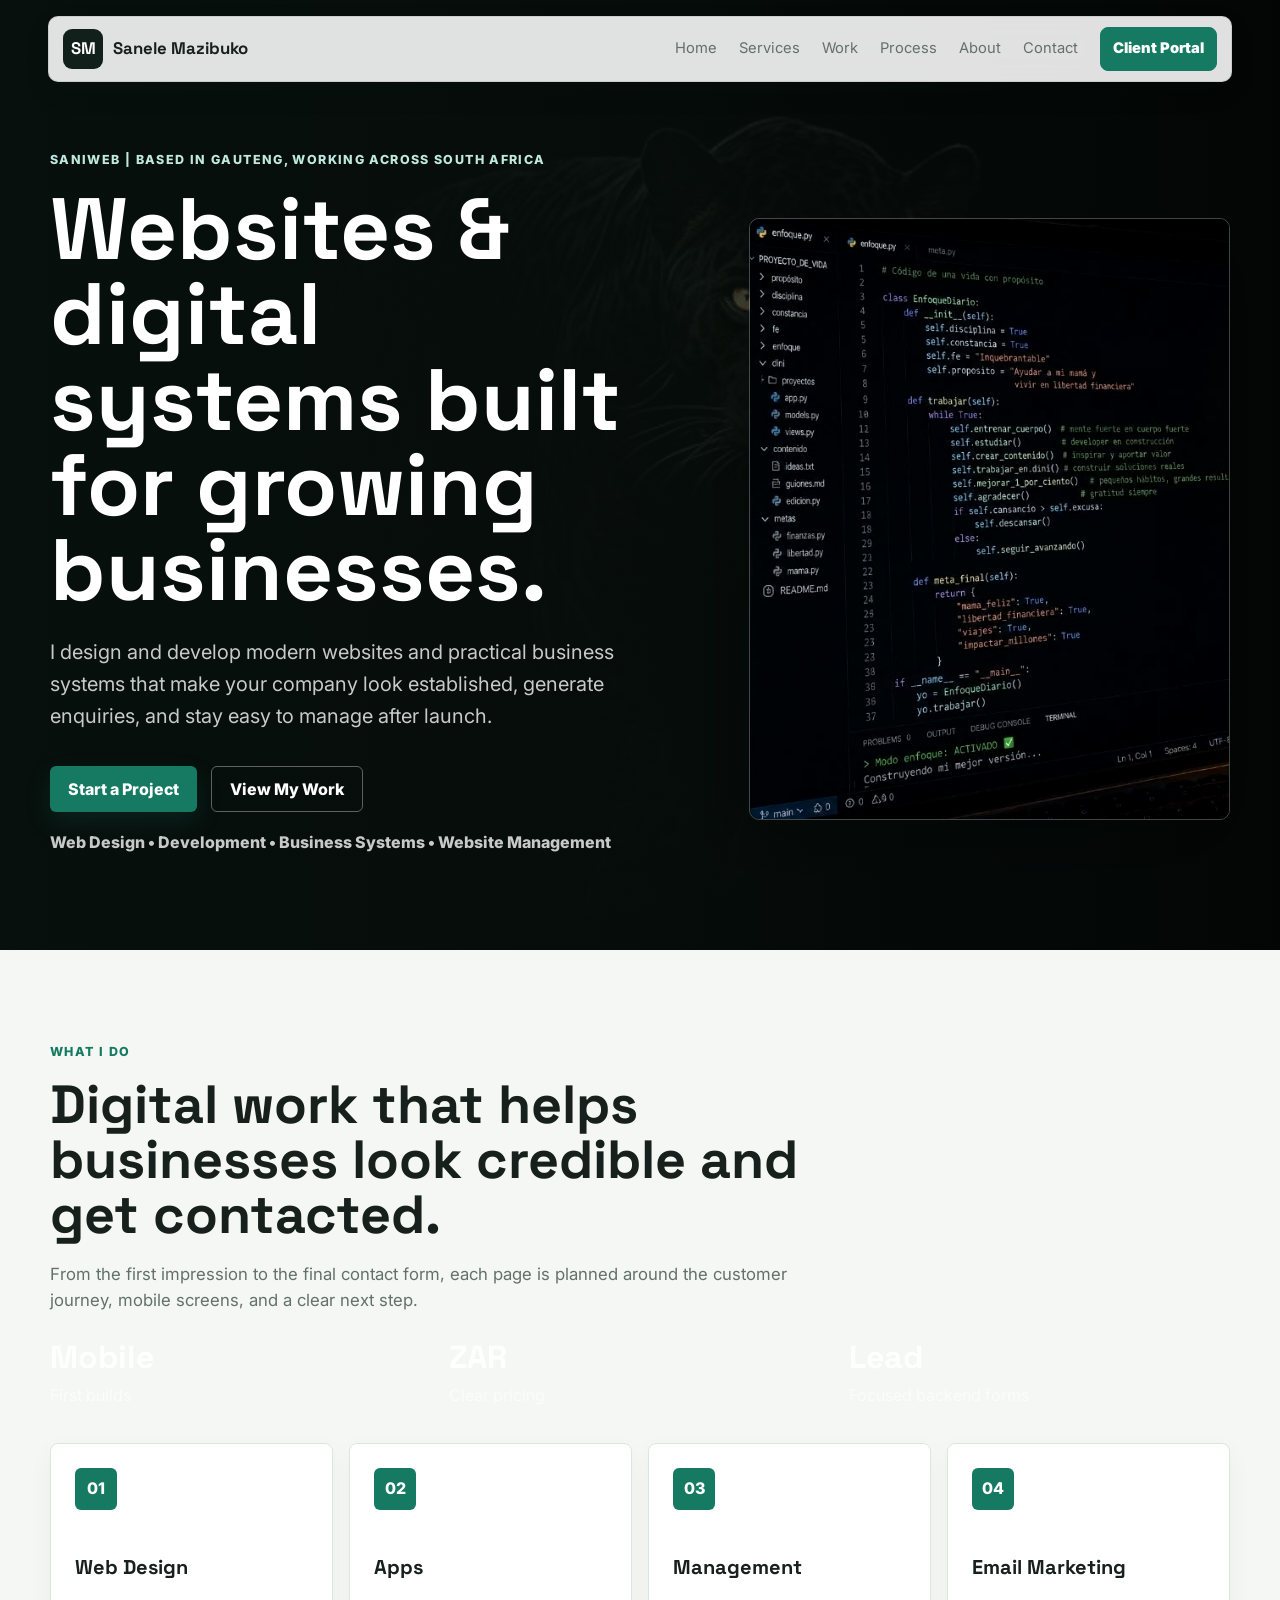
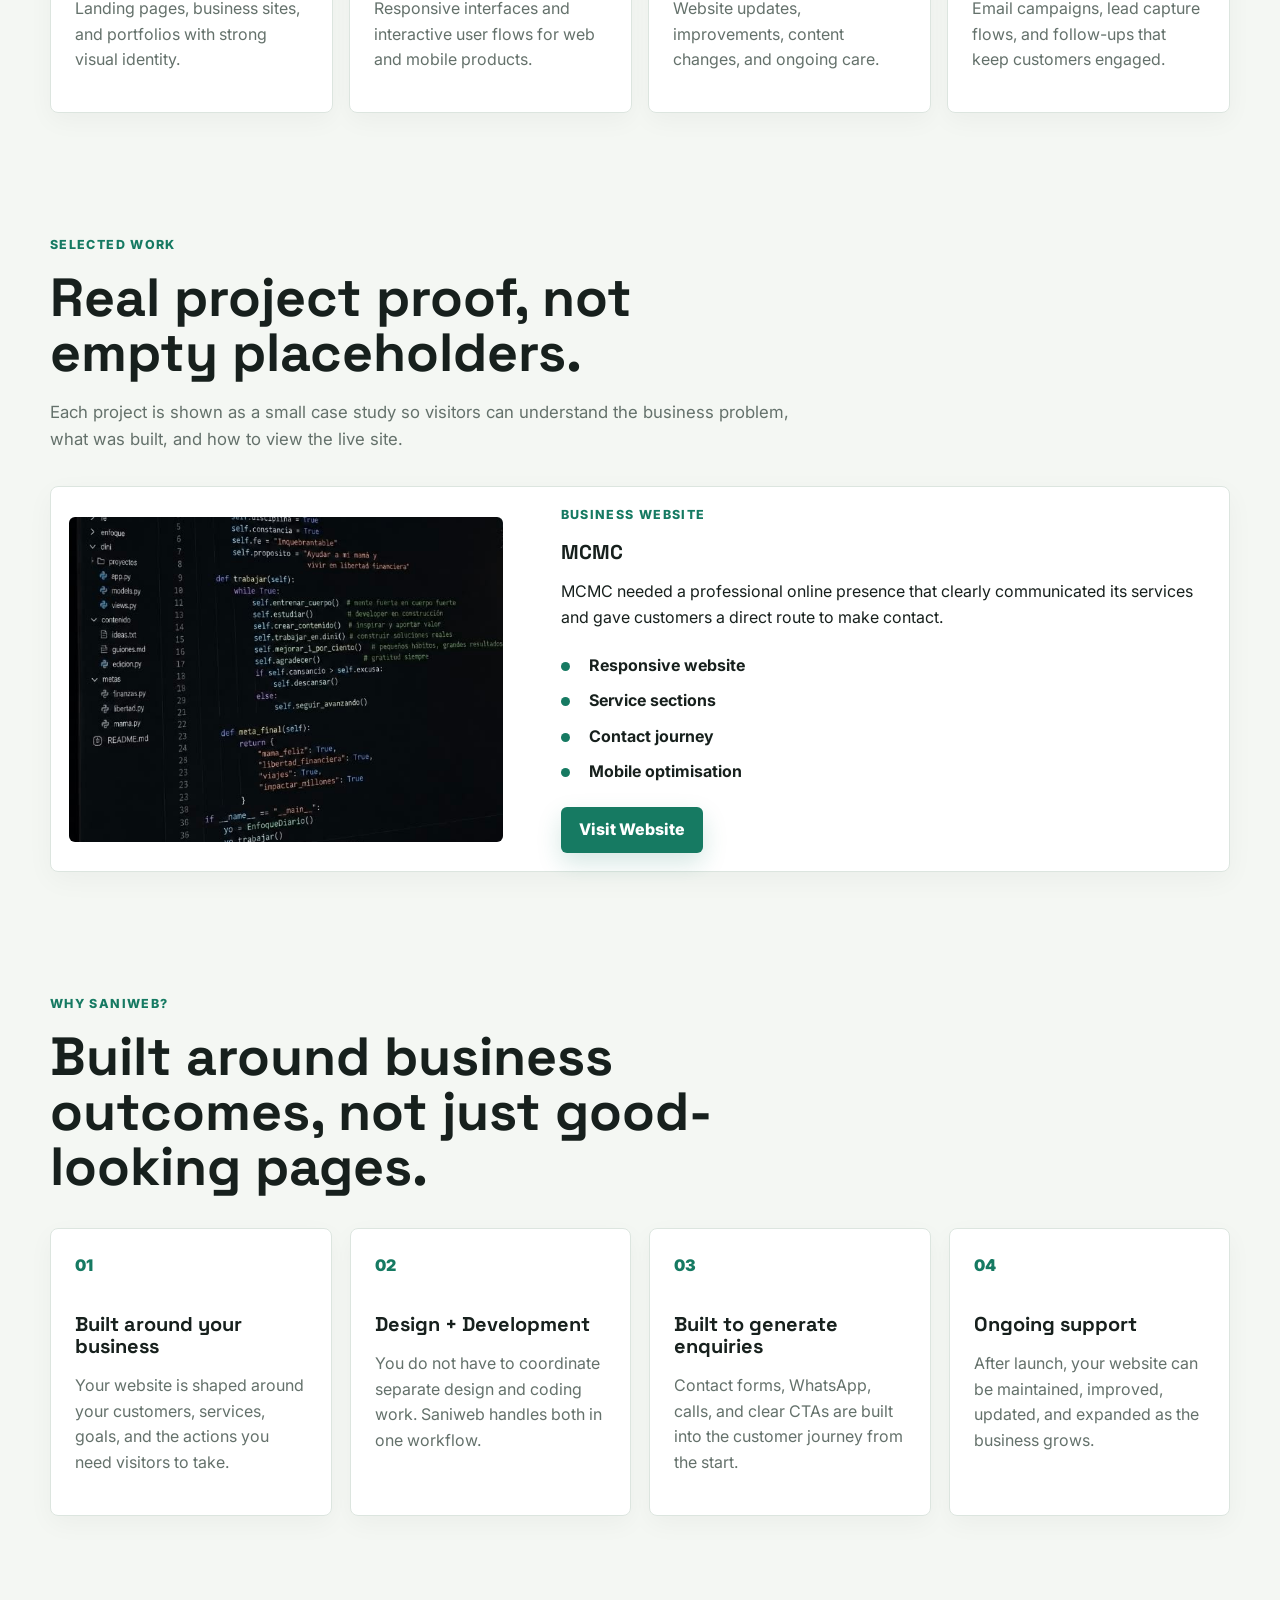
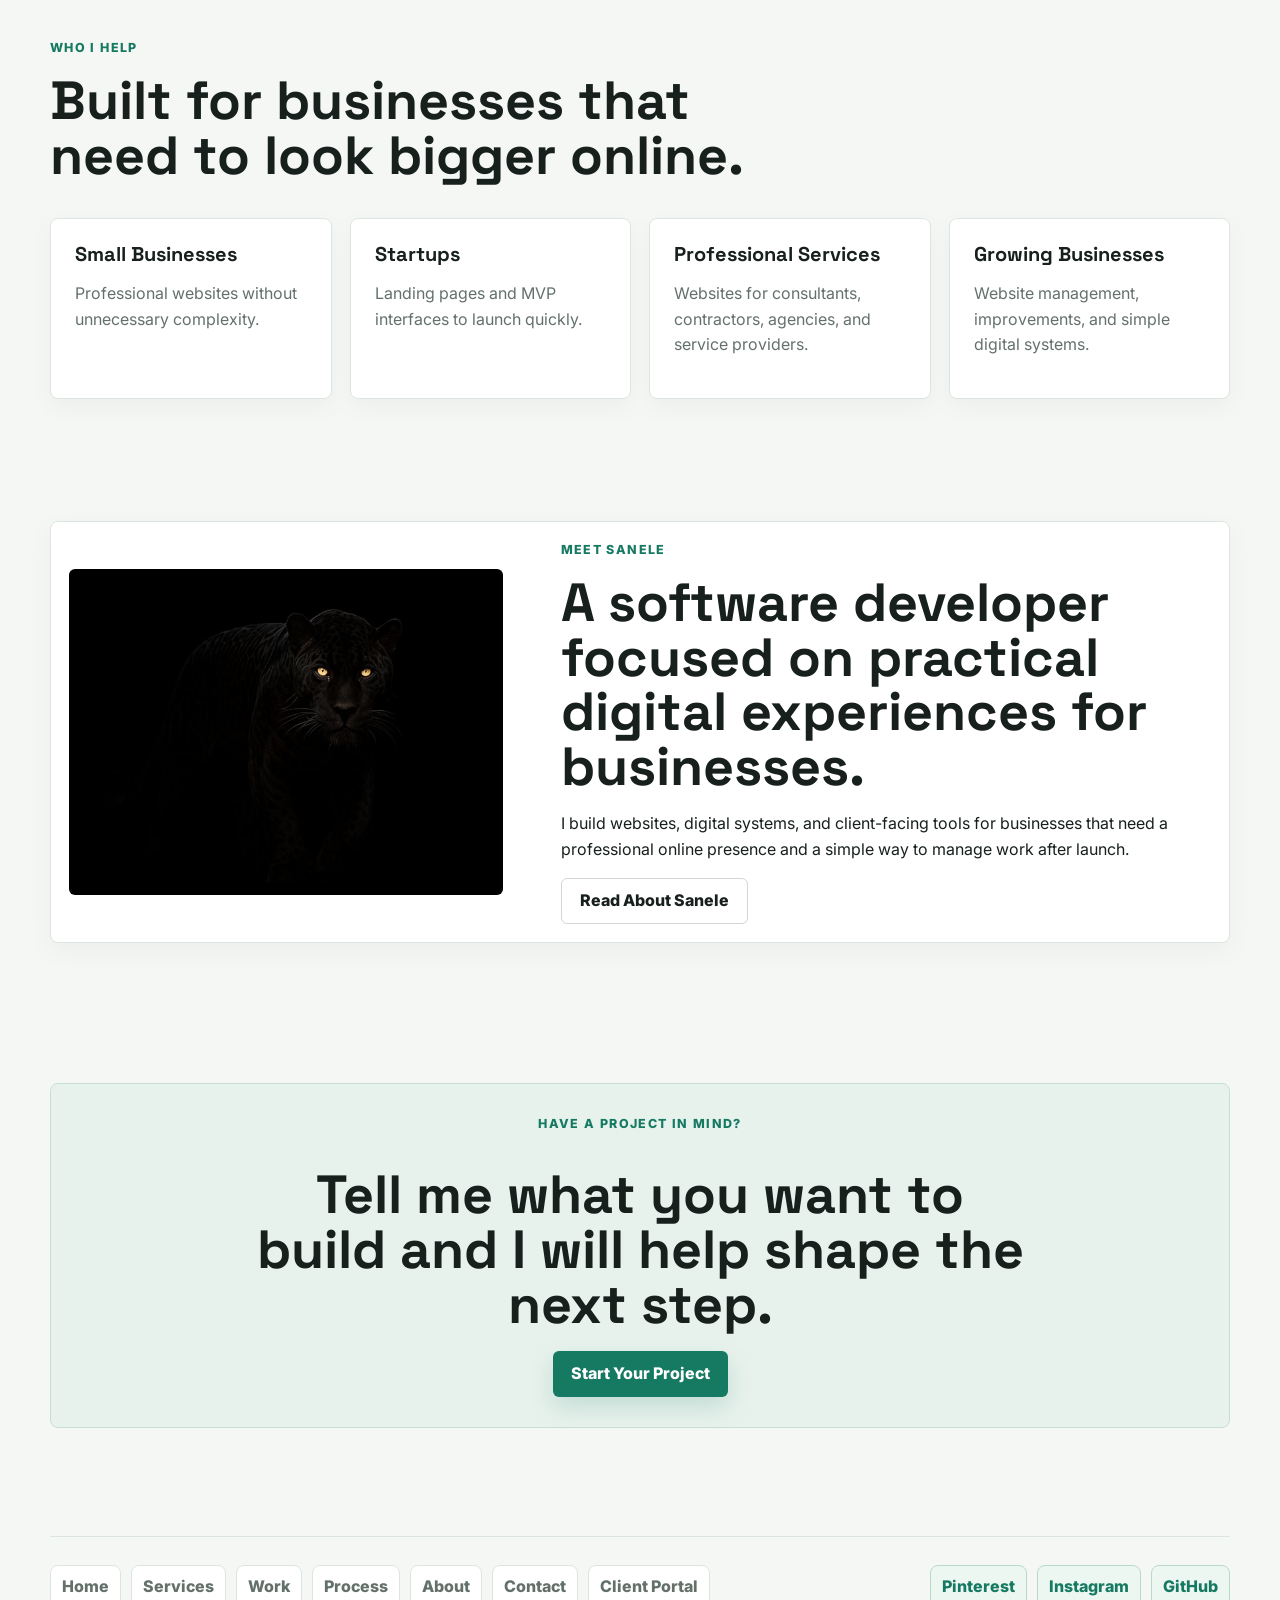
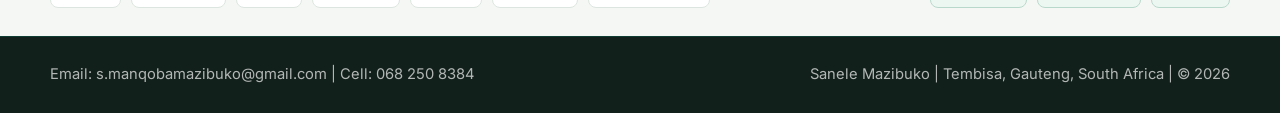
==== index.html @ ef124797 "Publish website to GitHub Pages" ====
<!DOCTYPE html>
<!-- Tell the browser this is a modern HTML document. -->
<html lang="en">
<!-- Start the website document and set the language. -->
<head>
  <!-- Support standard text characters. -->
  <meta charset="UTF-8" />
  <!-- Make the website responsive on all screen sizes. -->
  <meta name="viewport" content="width=device-width, initial-scale=1.0" />
  <!-- Describe the homepage for search engines. -->
  <meta name="description" content="Saniweb by Sanele Mazibuko builds websites and digital systems that help South African businesses grow." />
  <!-- Set the browser tab title. -->
  <title>Sanele Mazibuko | Websites & Digital Systems</title>
  <!-- Connect early to the Google Fonts service. -->
  <link rel="preconnect" href="https://fonts.googleapis.com" />
  <!-- Connect early to the Google Fonts asset host. -->
  <link rel="preconnect" href="https://fonts.gstatic.com" crossorigin />
  <!-- Load the website font pairing. -->
  <link href="https://fonts.googleapis.com/css2?family=Inter:wght@400;500;600;700;800&family=Space+Grotesk:wght@600;700&display=swap" rel="stylesheet" />
  <!-- Load the shared website styling. -->
  <link rel="stylesheet" href="styles.css" />
</head>
<!-- End the setup area. -->
<body>
  <!-- Add the animated pointer glow. -->
  <div class="cursor-glow" aria-hidden="true"></div>
  <!-- Keep the main navigation visible. -->
  <header class="site-header">
    <!-- Wrap the navigation items in one shell. -->
    <nav class="nav-shell" aria-label="Main navigation">
      <!-- Link the brand to the homepage. -->
      <a class="brand" href="index.html" aria-label="Sanele Mazibuko home"><span class="brand-mark">SM</span><span class="brand-name">Sanele Mazibuko</span></a>
      <!-- Place page links in a navigation group. -->
      <div class="nav-links">
        <!-- Open the homepage. -->
        <a href="index.html">Home</a>
        <!-- Open the services page. -->
        <a href="services.html">Services</a>
        <!-- Open the website links and portfolio page. -->
        <a href="work.html">Work</a>
        <!-- Open the process page. -->
        <a href="process.html">Process</a>
        <!-- Open the about page. -->
        <a href="about.html">About</a>
        <!-- Open the contact page. -->
        <a href="contact.html">Contact</a>
        <!-- Open the client work portal. -->
        <a class="nav-portal" href="login.html">Client Portal</a>
      </div>
    </nav>
  </header>
  <!-- Start the homepage content. -->
  <main>
    <!-- Create a bold home hero with the requested jaguar image. -->
    <section class="hero section-band">
      <!-- Use the jaguar image from the images folder as the background. -->
      <img class="hero-bg" src="images/Jaguar.jpg" alt="Jaguar background for Sanele Mazibuko" />
      <!-- Add a dark overlay for readable text and premium mood. -->
      <div class="hero-overlay" aria-hidden="true"></div>
      <!-- Create a two-column hero layout. -->
      <div class="hero-split section-wrap">
        <!-- Hold the main homepage message. -->
        <div class="hero-content reveal">
          <!-- Summarize the services in one line. -->
          <p class="eyebrow">Saniweb | Based in Gauteng, working across South Africa</p>
          <!-- Sell the outcome clearly without limiting the style. -->
          <h1>Websites & digital systems built for growing businesses.</h1>
          <!-- Explain the offer in shorter customer-focused language. -->
          <p class="hero-copy">I design and develop modern websites and practical business systems that make your company look established, generate enquiries, and stay easy to manage after launch.</p>
          <!-- Add the main homepage actions. -->
          <div class="hero-actions">
            <!-- Send visitors to the contact page. -->
            <a class="button primary" href="contact.html">Start a Project</a>
            <!-- Send visitors to the portfolio links page. -->
            <a class="button ghost" href="work.html">View My Work</a>
          </div>
          <!-- Add a compact trust line under the primary actions. -->
          <p class="trust-line">Web Design • Development • Business Systems • Website Management</p>
        </div>
        <!-- Add the requested code image beside the text. -->
        <div class="hero-visual reveal">
          <!-- Show the code image from the images folder. -->
          <img src="images/code.jpg" alt="Creative coding preview" />
        </div>
      </div>
    </section>
    <!-- Add a short homepage preview of the main services. -->
    <section class="services section-wrap">
      <!-- Introduce the service preview. -->
      <div class="section-heading reveal">
        <!-- Label the section. -->
        <p class="eyebrow dark">What I Do</p>
        <!-- Add the section headline. -->
        <h2>Digital work that helps businesses look credible and get contacted.</h2>
        <!-- Add supporting copy. -->
        <p>From the first impression to the final contact form, each page is planned around the customer journey, mobile screens, and a clear next step.</p>
      </div>
      <!-- Show compact trust points below the What I Do introduction. -->
      <div class="hero-metrics service-metrics reveal">
        <!-- Highlight launch quality. -->
        <article>
          <!-- Show the metric value. -->
          <strong>Mobile</strong>
          <!-- Explain the value. -->
          <span>First builds</span>
        </article>
        <!-- Highlight services. -->
        <article>
          <!-- Show the metric value. -->
          <strong>ZAR</strong>
          <!-- Explain the value. -->
          <span>Clear pricing</span>
        </article>
        <!-- Highlight support. -->
        <article>
          <!-- Show the metric value. -->
          <strong>Lead</strong>
          <!-- Explain the value. -->
          <span>Focused backend forms</span>
        </article>
      </div>
      <!-- Show a compact service preview grid. -->
      <div class="service-grid compact-grid">
        <!-- Preview website development. -->
        <article class="service-card reveal">
          <!-- Number the card. -->
          <span class="service-icon">01</span>
          <!-- Name the service. -->
          <h3>Web Design</h3>
          <!-- Describe the service. -->
          <p>Landing pages, business sites, and portfolios with strong visual identity.</p>
        </article>
        <!-- Preview app interfaces. -->
        <article class="service-card reveal">
          <!-- Number the card. -->
          <span class="service-icon">02</span>
          <!-- Name the service. -->
          <h3>Apps</h3>
          <!-- Describe the service. -->
          <p>Responsive interfaces and interactive user flows for web and mobile products.</p>
        </article>
        <!-- Preview management. -->
        <article class="service-card reveal">
          <!-- Number the card. -->
          <span class="service-icon">03</span>
          <!-- Name the service. -->
          <h3>Management</h3>
          <!-- Describe the service. -->
          <p>Website updates, improvements, content changes, and ongoing care.</p>
        </article>
        <!-- Preview email marketing. -->
        <article class="service-card reveal">
          <!-- Number the card. -->
          <span class="service-icon">04</span>
          <!-- Name the service. -->
          <h3>Email Marketing</h3>
          <!-- Describe the service. -->
          <p>Email campaigns, lead capture flows, and follow-ups that keep customers engaged.</p>
        </article>
      </div>
    </section>
    <!-- Show selected proof without forcing visitors away from the homepage. -->
    <section class="selected-work section-wrap no-top">
      <!-- Introduce selected work. -->
      <div class="section-heading reveal">
        <p class="eyebrow dark">Selected Work</p>
        <h2>Real project proof, not empty placeholders.</h2>
        <p>Each project is shown as a small case study so visitors can understand the business problem, what was built, and how to view the live site.</p>
      </div>
      <!-- Add a compact featured case study. -->
      <article class="case-card reveal">
        <img src="images/code.jpg" alt="MCMC website build preview" />
        <div>
          <p class="eyebrow dark">Business Website</p>
          <h3>MCMC</h3>
          <p>MCMC needed a professional online presence that clearly communicated its services and gave customers a direct route to make contact.</p>
          <ul class="feature-list">
            <li>Responsive website</li>
            <li>Service sections</li>
            <li>Contact journey</li>
            <li>Mobile optimisation</li>
          </ul>
          <a class="button primary" href="https://mcmc.co.za" target="_blank" rel="noopener">Visit Website</a>
        </div>
      </article>
    </section>
    <!-- Explain why clients should choose the business. -->
    <section class="why-section section-wrap no-top">
      <div class="section-heading reveal">
        <p class="eyebrow dark">Why Saniweb?</p>
        <h2>Built around business outcomes, not just good-looking pages.</h2>
      </div>
      <div class="reason-grid">
        <article class="reason-card reveal"><span>01</span><h3>Built around your business</h3><p>Your website is shaped around your customers, services, goals, and the actions you need visitors to take.</p></article>
        <article class="reason-card reveal"><span>02</span><h3>Design + Development</h3><p>You do not have to coordinate separate design and coding work. Saniweb handles both in one workflow.</p></article>
        <article class="reason-card reveal"><span>03</span><h3>Built to generate enquiries</h3><p>Contact forms, WhatsApp, calls, and clear CTAs are built into the customer journey from the start.</p></article>
        <article class="reason-card reveal"><span>04</span><h3>Ongoing support</h3><p>After launch, your website can be maintained, improved, updated, and expanded as the business grows.</p></article>
      </div>
    </section>
    <!-- Show the audiences this service fits. -->
    <section class="who-section section-wrap no-top">
      <div class="section-heading reveal">
        <p class="eyebrow dark">Who I Help</p>
        <h2>Built for businesses that need to look bigger online.</h2>
      </div>
      <div class="help-grid">
        <article class="help-card reveal"><h3>Small Businesses</h3><p>Professional websites without unnecessary complexity.</p></article>
        <article class="help-card reveal"><h3>Startups</h3><p>Landing pages and MVP interfaces to launch quickly.</p></article>
        <article class="help-card reveal"><h3>Professional Services</h3><p>Websites for consultants, contractors, agencies, and service providers.</p></article>
        <article class="help-card reveal"><h3>Growing Businesses</h3><p>Website management, improvements, and simple digital systems.</p></article>
      </div>
    </section>
    <!-- Add a personal trust section. -->
    <section class="about-preview section-wrap no-top">
      <div class="about-layout reveal">
        <img src="images/Jaguar.jpg" alt="Saniweb brand visual" />
        <div>
          <p class="eyebrow dark">Meet Sanele</p>
          <h2>A software developer focused on practical digital experiences for businesses.</h2>
          <p>I build websites, digital systems, and client-facing tools for businesses that need a professional online presence and a simple way to manage work after launch.</p>
          <a class="button ghost" href="about.html">Read About Sanele</a>
        </div>
      </div>
    </section>
    <!-- Add a final homepage conversion prompt. -->
    <section class="final-cta section-wrap">
      <div class="final-cta-panel reveal">
        <p class="eyebrow dark">Have a project in mind?</p>
        <h2>Tell me what you want to build and I will help shape the next step.</h2>
        <a class="button primary" href="contact.html">Start Your Project</a>
      </div>
    </section>
  </main>
  <!-- Add shortcut and social links above the footer. -->
  <section class="pre-footer section-wrap">
    <!-- Add quick page shortcuts. -->
    <div class="shortcut-links" aria-label="Shortcut links">
      <!-- Link to the homepage. -->
      <a href="index.html">Home</a>
      <!-- Link to the services page. -->
      <a href="services.html">Services</a>
      <!-- Link to the work page. -->
      <a href="work.html">Work</a>
      <!-- Link to the process page. -->
      <a href="process.html">Process</a>
      <a href="about.html">About</a>
      <!-- Link to the contact page. -->
      <a href="contact.html">Contact</a>
      <!-- Link to the login page. -->
      <a href="login.html">Client Portal</a>
    </div>
    <!-- Add real social links. -->
    <div class="social-links" aria-label="Social links">
      <a href="https://pin.it/64vM7cFOm" target="_blank" rel="noopener">Pinterest</a>
      <a href="https://www.instagram.com/might.be.sani?stkn=MWJxbGgycHRqeTBucQ==" target="_blank" rel="noopener">Instagram</a>
      <a href="https://github.com/Manqoba275" target="_blank" rel="noopener">GitHub</a>
    </div>
  </section>
  <!-- Add the shared website footer. -->
  <footer class="site-footer">
    <!-- Keep footer content aligned. -->
    <div class="footer-shell">
      <!-- Show requested contact information. -->
      <p>Email: s.manqobamazibuko@gmail.com | Cell: 068 250 8384</p>
      <!-- Show requested location and copyright. -->
      <p>Sanele Mazibuko | Tembisa, Gauteng, South Africa | &copy; 2026</p>
    </div>
  </footer>
  <!-- Load shared website interactivity. -->
  <script src="script.js"></script>
</body>
<!-- End the document. -->
</html>
---- styles.css ----
/* Use border-box sizing so spacing is easier to reason about. */
* { box-sizing: border-box; }
/* Define the main design tokens used across the website. */
:root {
  --ink: #f4f7f6;
  --muted: #a5b0ad;
  --paper: #070908;
  --white: #ffffff;
  --line: rgba(255, 255, 255, 0.14);
  --accent: #00e0c7;
  --accent-2: #ff5a3d;
  --deep: #050706;
  --panel: #101413;
  --panel-2: #161c1a;
  --shadow: 0 24px 70px rgba(0, 0, 0, 0.42);
}
/* Smooth scroll creates a polished section-jump experience. */
html { scroll-behavior: smooth; }
/* Style the full page with a premium neutral base. */
body {
  margin: 0;
  color: var(--ink);
  background:
    radial-gradient(circle at 20% 10%, rgba(0, 224, 199, 0.12), transparent 28%),
    radial-gradient(circle at 82% 36%, rgba(255, 90, 61, 0.08), transparent 26%),
    var(--paper);
  font-family: "Inter", Arial, sans-serif;
  line-height: 1.6;
}
/* Make images responsive by default. */
img { max-width: 100%; display: block; }
/* Keep links visually clean and inherit nearby color. */
a { color: inherit; text-decoration: none; }
/* Add an animated glow that follows the pointer. */
.cursor-glow {
  position: fixed;
  width: 80px;
  height: 80px;
  left: var(--cursor-x, 50%);
  top: var(--cursor-y, 50%);
  transform: translate(-50%, -50%);
  pointer-events: none;
  background: radial-gradient(circle, rgba(0, 224, 199, 0.07), transparent 68%);
  z-index: 1;
  transition: opacity 0.8s ease;
}
/* Keep the header fixed so customers can contact quickly. */
.site-header {
  position: fixed;
  top: 0;
  left: 0;
  right: 0;
  z-index: 10;
  padding: 18px clamp(16px, 4vw, 48px);
}
/* Create a glassy navigation shell. */
.nav-shell {
  max-width: 1180px;
  margin: 0 auto;
  display: flex;
  align-items: center;
  justify-content: space-between;
  gap: 24px;
  padding: 12px 14px;
  border: 1px solid rgba(255, 255, 255, 0.08);
  border-radius: 8px;
  color: var(--white);
  background: rgba(5, 7, 6, 0.42);
  box-shadow: 0 18px 60px rgba(0, 0, 0, 0.18);
  backdrop-filter: blur(18px);
}
/* Align the logo and brand name. */
.brand {
  display: inline-flex;
  align-items: center;
  gap: 10px;
  font-family: "Space Grotesk", sans-serif;
  font-size: 1.05rem;
  font-weight: 700;
  letter-spacing: 0;
}
/* Turn the initials into a compact animated name mark. */
.brand-mark {
  display: inline-grid;
  place-items: center;
  width: 42px;
  height: 42px;
  border-radius: 8px;
  color: var(--deep);
  background: linear-gradient(135deg, var(--accent), #f7fff9 52%, var(--accent-2));
  box-shadow: 0 0 34px rgba(0, 224, 199, 0.26);
  animation: markPulse 4.8s ease-in-out infinite;
}
/* Keep the typed name prominent without needing a logo image. */
.brand-name {
  max-width: 220px;
  line-height: 1.05;
}
/* Arrange navigation links horizontally. */
.nav-links {
  display: flex;
  align-items: center;
  gap: clamp(10px, 1.8vw, 22px);
  color: rgba(255, 255, 255, 0.82);
  font-size: 0.92rem;
}
/* Animate navigation links on hover. */
.nav-links a {
  position: relative;
  padding: 8px 0;
  transition: color 0.75s ease, transform 0.75s ease;
}
/* Draw a smooth hover line under header links. */
.nav-links a::after {
  content: "";
  position: absolute;
  left: 0;
  right: 0;
  bottom: 0;
  height: 2px;
  background: var(--accent);
  transform: scaleX(0);
  transform-origin: left;
  transition: transform 0.75s ease;
}
/* Lift and brighten links when hovered. */
.nav-links a:hover {
  color: #9ffbf0;
  transform: translateY(-2px);
}
/* Reveal the hover line under header links. */
.nav-links a:hover::after {
  transform: scaleX(1);
}
/* Make the client portal secondary but easy to find. */
.nav-links .nav-portal {
  padding: 9px 12px;
  border: 1px solid rgba(0, 224, 199, 0.34);
  border-radius: 8px;
  color: var(--deep);
  background: var(--accent);
  font-weight: 900;
}
.nav-links .nav-portal::after { display: none; }
.nav-links .nav-portal:hover {
  color: var(--deep);
  background: #d7fff9;
}
/* Style the small header call to action. */
.nav-cta {
  padding: 10px 14px;
  border-radius: 32px;
  color: var(--deep);
  background: var(--accent);
  font-weight: 700;
  transition: transform 0.75s ease, background 0.75s ease;
}
/* Add button movement on hover. */
.nav-cta:hover {
  transform: translateY(-2px);
  background: #d7fff9;
}
/* Define full-width bands used by hero and contact areas. */
.section-band {
  position: relative;
  overflow: hidden;
}
/* Define the default inner page width. */
.section-wrap {
  width: min(1180px, calc(100% - 32px));
  margin: 0 auto;
}
/* Build a strong first viewport hero. */
.hero {
  min-height: 94vh;
  display: grid;
  align-items: end;
  padding: 150px clamp(16px, 4vw, 48px) 38px;
  color: var(--white);
}
/* Split the home hero into text and image columns. */
.hero-split {
  position: relative;
  z-index: 2;
  display: grid;
  grid-template-columns: minmax(0, 0.95fr) minmax(280px, 0.72fr);
  gap: clamp(28px, 5vw, 76px);
  align-items: center;
  width: min(1180px, 100%);
  margin: 0 auto;
}
/* Position the background image behind hero content. */
.hero-bg {
  position: absolute;
  inset: 0;
  width: 100%;
  height: 100%;
  object-fit: cover;
  z-index: 0;
  transition: filter 1.4s ease, transform 1.4s ease;
}
/* Blur the hero background slightly after the visitor starts scrolling. */
body.is-scrolled .hero-bg {
  filter: blur(8px) brightness(0.82);
  transform: scale(1.04);
}
/* Create hero contrast with layered darkness. */
.hero-overlay {
  position: absolute;
  inset: 0;
  background:
    linear-gradient(90deg, rgba(3, 5, 5, 0.94), rgba(3, 5, 5, 0.7), rgba(3, 5, 5, 0.9)),
    linear-gradient(180deg, rgba(0, 224, 199, 0.12), rgba(255, 90, 61, 0.06));
  z-index: 0;
}
/* Position hero content above the background. */
.hero-content {
  position: relative;
  z-index: 2;
  width: min(760px, 100%);
  margin: 0;
  padding-bottom: 32px;
  animation: slideInText 1.4s ease both;
}
/* Style the image placed beside the homepage text. */
.hero-visual {
  position: relative;
  z-index: 2;
  align-self: center;
}
/* Frame the code image with a polished dark treatment. */
.hero-visual img {
  width: 100%;
  aspect-ratio: 4 / 5;
  object-fit: cover;
  border: 0;
  border-radius: 32px;
  box-shadow: var(--shadow);
  filter: saturate(1.05) contrast(1.08);
  animation: imageDrift 9s ease-in-out infinite;
  transition: transform 0.9s ease, filter 0.9s ease, border-color 0.9s ease;
}
/* Make the homepage image respond when hovered. */
.hero-visual:hover img {
  animation: none;
  border-color: rgba(0, 224, 199, 0.54);
  filter: saturate(1.18) contrast(1.12);
  transform: translateY(-8px) scale(1.02);
}
/* Add a small floating badge over the homepage image. */
.hero-visual-badge {
  position: absolute;
  left: 18px;
  bottom: 18px;
  max-width: calc(100% - 36px);
  padding: 10px 12px;
  border: 1px solid rgba(0, 224, 199, 0.32);
  border-radius: 8px;
  color: var(--deep);
  background: linear-gradient(135deg, var(--accent), #b8fff5);
  font-weight: 800;
  box-shadow: 0 14px 38px rgba(0, 0, 0, 0.28);
}
/* Style section labels. */
.eyebrow {
  margin: 0 0 16px;
  color: #9ffbf0;
  font-weight: 800;
  letter-spacing: 0;
  text-transform: uppercase;
  font-size: 0.78rem;
}
/* Make dark-section labels fit light backgrounds. */
.eyebrow.dark { color: var(--accent); }
/* Style the main hero heading. */
h1 {
  margin: 0;
  max-width: 980px;
  font-family: "Space Grotesk", sans-serif;
  font-size: clamp(3rem, 7vw, 6.2rem);
  line-height: 0.94;
  letter-spacing: 0;
}
/* Style standard section headings. */
h2 {
  margin: 0;
  font-family: "Space Grotesk", sans-serif;
  font-size: clamp(2.15rem, 5vw, 4.2rem);
  line-height: 1;
  letter-spacing: 0;
}
/* Style inner-page hero sections. */
.page-hero {
  padding: 164px 0 56px;
}
/* Keep page hero text readable. */
.page-hero h1 {
  max-width: 980px;
  font-size: clamp(2.7rem, 7vw, 6rem);
}
/* Make inner-page hero copy fit the dark theme. */
.page-hero .hero-copy {
  color: var(--muted);
}
/* Remove top padding when a section follows a page hero. */
.no-top {
  padding-top: 30px;
}
/* Add breathing room for full-width inner page bands. */
.page-band {
  padding-top: 78px;
}
/* Style smaller card headings. */
h3 {
  margin: 0;
  font-family: "Space Grotesk", sans-serif;
  font-size: 1.35rem;
  line-height: 1.1;
}
/* Style hero supporting text. */
.hero-copy {
  max-width: 720px;
  margin: 24px 0 0;
  color: rgba(255, 255, 255, 0.82);
  font-size: clamp(1rem, 2vw, 1.25rem);
}
/* Arrange hero buttons. */
.hero-actions {
  display: flex;
  flex-wrap: wrap;
  gap: 14px;
  margin-top: 34px;
}
/* Keep the homepage trust line close to the action buttons. */
.trust-line {
  margin: 18px 0 0;
  color: rgba(255, 255, 255, 0.78);
  font-weight: 800;
}
/* Create a reusable button style. */
.button {
  display: inline-flex;
  align-items: center;
  justify-content: center;
  min-height: 48px;
  padding: 0 20px;
  border: 0;
  border-radius: 8px;
  font: inherit;
  font-weight: 800;
  cursor: pointer;
  transition: transform 0.75s ease, box-shadow 0.75s ease, background 0.75s ease;
}
/* Style the main action button. */
.button.primary {
  color: var(--deep);
  background: linear-gradient(135deg, var(--accent), #b8fff5);
  box-shadow: 0 16px 44px rgba(0, 224, 199, 0.28);
  position: relative;
  overflow: hidden;
}
/* Add a subtle shine across primary buttons. */
.button.primary::after {
  content: "";
  position: absolute;
  inset: 0;
  background: linear-gradient(110deg, transparent 20%, rgba(255, 255, 255, 0.62), transparent 56%);
  transform: translateX(-120%);
  transition: transform 0.9s ease;
}
.button.primary:hover::after { transform: translateX(120%); }
/* Style secondary transparent buttons. */
.button.ghost {
  color: var(--white);
  border: 1px solid rgba(0, 224, 199, 0.32);
  background: rgba(0, 224, 199, 0.08);
}
/* Lift buttons when hovered. */
.button:hover {
  transform: translateY(-3px);
  box-shadow: 0 20px 50px rgba(17, 19, 21, 0.22);
}
/* Layout hero metrics in a glass strip. */
.hero-metrics {
  position: relative;
  z-index: 2;
  width: min(1180px, 100%);
  margin: 0 auto;
  display: grid;
  grid-template-columns: repeat(3, 1fr);
  gap: 18px;
}
/* Space the moved homepage metrics below the What I Do copy. */
.service-metrics {
  margin: -16px 0 34px;
}
/* Space each metric cell. */
.hero-metrics article {
  padding: 0;
  border-right: 0;
}
/* Remove the final right border. */
.hero-metrics article:last-child { border-right: 0; }
/* Make metric values stand out. */
.hero-metrics strong {
  display: block;
  font-family: "Space Grotesk", sans-serif;
  font-size: 2rem;
}
/* Style metric captions. */
.hero-metrics span {
  color: rgba(255, 255, 255, 0.74);
}
/* Add generous spacing to service and process sections. */
.services,
.process {
  padding: 108px 0;
}
/* Keep intro text readable. */
.section-heading {
  max-width: 760px;
  margin-bottom: 42px;
}
/* Style section intro paragraphs. */
.section-heading p:last-child {
  margin: 18px 0 0;
  color: var(--muted);
  font-size: 1.05rem;
}
/* Build the responsive services grid. */
.service-grid {
  display: grid;
  grid-template-columns: repeat(4, 1fr);
  gap: 18px;
}
/* Limit compact homepage cards to three columns. */
.compact-grid {
  grid-template-columns: repeat(4, 1fr);
}
/* Style individual service cards. */
.service-card {
  position: relative;
  overflow: hidden;
  min-height: 310px;
  padding: 28px;
  border: 1px solid var(--line);
  border-radius: 8px;
  background: linear-gradient(180deg, rgba(22, 28, 26, 0.96), rgba(10, 14, 13, 0.96));
  box-shadow: 0 12px 40px rgba(0, 0, 0, 0.24);
  transition: transform 0.9s ease, box-shadow 0.9s ease, border-color 0.9s ease, opacity 0.9s ease;
}
/* Add a premium moving edge glow to service cards. */
.service-card::before,
.project-card::before,
.portal-card::before,
.contact-form::before,
.admin-panel::before,
.email-marketing-panel::before {
  content: "";
  position: absolute;
  inset: -1px;
  border-radius: inherit;
  background: linear-gradient(135deg, rgba(0, 224, 199, 0.38), transparent 34%, rgba(255, 90, 61, 0.22));
  opacity: 0;
  pointer-events: none;
  transition: opacity 0.8s ease;
}
.service-card:hover::before,
.project-card:hover::before,
.portal-card:hover::before,
.contact-form:hover::before,
.admin-panel:hover::before,
.email-marketing-panel:hover::before {
  opacity: 1;
}
/* Lift service cards on hover. */
.service-card:hover {
  transform: translateY(-8px);
  border-color: rgba(0, 224, 199, 0.45);
  box-shadow: var(--shadow);
}
/* Shrink homepage service cards when another card is being hovered. */
.compact-grid:has(.service-card:hover) .service-card {
  opacity: 0.58;
  transform: scale(0.92);
}
/* Expand the active homepage service card above the others. */
.compact-grid:has(.service-card:hover) .service-card:hover {
  position: relative;
  z-index: 3;
  opacity: 1;
  transform: translateY(-10px) scale(1.08);
  border-color: rgba(0, 224, 199, 0.56);
  box-shadow: var(--shadow);
}
/* Style numeric service icons. */
.service-icon {
  display: inline-flex;
  align-items: center;
  justify-content: center;
  width: 46px;
  height: 46px;
  margin-bottom: 52px;
  border-radius: 8px;
  color: var(--deep);
  background: var(--accent);
  font-weight: 800;
}
/* Style service descriptions. */
.service-card p {
  margin: 18px 0 0;
  color: var(--muted);
}
/* Shared grids for business proof sections. */
.selected-work,
.why-section,
.who-section,
.about-preview,
.about-detail {
  padding-bottom: 108px;
}
/* Build case-study and about layouts. */
.case-card,
.about-layout {
  display: grid;
  grid-template-columns: minmax(280px, 0.8fr) minmax(0, 1.2fr);
  gap: clamp(24px, 5vw, 58px);
  align-items: center;
  padding: 26px;
  border: 1px solid rgba(0, 224, 199, 0.16);
  border-radius: 8px;
  background: linear-gradient(145deg, rgba(22, 28, 26, 0.96), rgba(9, 12, 11, 0.98));
  box-shadow: var(--shadow);
}
.case-card img,
.about-layout img {
  width: 100%;
  aspect-ratio: 4 / 3;
  object-fit: cover;
  border-radius: 8px;
}
/* Keep feature lists clean and easy to scan. */
.feature-list {
  list-style: none;
  display: grid;
  gap: 10px;
  margin: 22px 0;
  padding: 0;
}
.feature-list li {
  position: relative;
  padding-left: 28px;
  color: var(--ink);
  font-weight: 700;
}
.feature-list li::before {
  content: "";
  position: absolute;
  left: 0;
  top: 9px;
  width: 12px;
  height: 12px;
  border-radius: 4px;
  background: var(--accent);
  box-shadow: 0 0 18px rgba(0, 224, 199, 0.24);
}
/* Layout reasons and audience cards. */
.reason-grid,
.help-grid {
  display: grid;
  grid-template-columns: repeat(4, minmax(0, 1fr));
  gap: 18px;
}
.reason-card,
.help-card,
.package-card {
  position: relative;
  overflow: hidden;
  padding: 26px;
  border: 1px solid var(--line);
  border-radius: 8px;
  background: linear-gradient(180deg, rgba(22, 28, 26, 0.96), rgba(10, 14, 13, 0.96));
  box-shadow: 0 12px 40px rgba(0, 0, 0, 0.22);
  transition: transform 0.8s ease, border-color 0.8s ease, box-shadow 0.8s ease;
}
.reason-card:hover,
.help-card:hover,
.package-card:hover {
  transform: translateY(-7px);
  border-color: rgba(0, 224, 199, 0.45);
  box-shadow: var(--shadow);
}
.reason-card span {
  display: block;
  margin-bottom: 34px;
  color: var(--accent);
  font-weight: 900;
}
.reason-card p,
.help-card p,
.package-card p {
  color: var(--muted);
}
/* Style package pricing. */
.package-grid {
  display: grid;
  grid-template-columns: repeat(3, minmax(0, 1fr));
  gap: 18px;
}
.package-card {
  display: flex;
  min-height: 520px;
  flex-direction: column;
}
.featured-package {
  border-color: rgba(0, 224, 199, 0.44);
  background:
    linear-gradient(145deg, rgba(0, 224, 199, 0.14), rgba(255, 90, 61, 0.08)),
    linear-gradient(180deg, rgba(22, 28, 26, 0.98), rgba(10, 14, 13, 0.98));
}
.price {
  display: block;
  margin: 8px 0 8px;
  color: #9ffbf0;
  font-family: "Space Grotesk", sans-serif;
  font-size: 1.45rem;
}
.package-card .button {
  margin-top: auto;
}
/* Convert section calls to action into strong closing panels. */
.section-cta,
.final-cta-panel {
  margin-top: 48px;
  padding: 30px;
  border: 1px solid rgba(0, 224, 199, 0.18);
  border-radius: 8px;
  background:
    linear-gradient(135deg, rgba(0, 224, 199, 0.12), rgba(255, 90, 61, 0.08)),
    rgba(10, 14, 13, 0.96);
}
.section-cta {
  display: flex;
  align-items: center;
  justify-content: space-between;
  gap: 18px;
}
.final-cta {
  padding-bottom: 108px;
}
.final-cta-panel {
  display: grid;
  gap: 18px;
  text-align: center;
  place-items: center;
}
/* Style the dark portfolio proof band. */
.dark-panel {
  background:
    linear-gradient(135deg, rgba(13, 18, 17, 0.98), rgba(5, 7, 6, 0.98)),
    var(--deep);
}
/* Lay out the work section. */
.work-layout {
  display: grid;
  grid-template-columns: 0.9fr 1.1fr;
  gap: clamp(34px, 6vw, 84px);
  align-items: center;
  padding: 112px 0;
}
/* Style the work copy paragraph. */
.work-copy p:not(.eyebrow) {
  margin: 22px 0 0;
  color: var(--muted);
  font-size: 1.05rem;
}
/* Remove default list spacing and bullets. */
.check-list {
  list-style: none;
  padding: 0;
  margin: 26px 0 0;
  display: grid;
  gap: 12px;
}
/* Add custom check items. */
.check-list li {
  position: relative;
  padding-left: 30px;
  color: var(--ink);
  font-weight: 700;
}
/* Draw the custom check marker. */
.check-list li::before {
  content: "";
  position: absolute;
  left: 0;
  top: 8px;
  width: 14px;
  height: 14px;
  border-radius: 4px;
  background: var(--accent);
}
/* Create the portfolio visual area. */
.showcase {
  position: relative;
  min-height: 520px;
}
/* Style the showcase image. */
.showcase > img {
  width: 82%;
  height: 520px;
  object-fit: cover;
  margin-left: auto;
  border-radius: 8px;
  box-shadow: var(--shadow);
}
/* Style the floating code card. */
.code-card {
  position: absolute;
  left: 0;
  bottom: 38px;
  width: min(360px, 88%);
  padding: 18px;
  border-radius: 8px;
  color: #eafaf7;
  background: rgba(5, 7, 6, 0.94);
  box-shadow: var(--shadow);
  transform: rotate(-2deg);
  animation: floatCard 8s ease-in-out infinite;
}
/* Display the fake window dots. */
.dot-row {
  display: flex;
  gap: 7px;
  margin-bottom: 14px;
}
/* Style each fake window dot. */
.dot-row i {
  width: 10px;
  height: 10px;
  border-radius: 50%;
  background: var(--accent-2);
}
/* Style code text inside the card. */
pre {
  margin: 0;
  white-space: pre-wrap;
  font-size: 0.92rem;
}
/* Build the timeline grid. */
.timeline {
  display: grid;
  grid-template-columns: repeat(3, 1fr);
  gap: 18px;
}
/* Style timeline step cards. */
.timeline-item {
  position: relative;
  overflow: hidden;
  padding: 28px;
  border-left: 4px solid var(--accent);
  border-radius: 8px;
  background: linear-gradient(180deg, rgba(22, 28, 26, 0.96), rgba(10, 14, 13, 0.96));
  box-shadow: 0 14px 40px rgba(0, 0, 0, 0.26);
  transition: transform 0.8s ease, border-color 0.8s ease;
}
.timeline-item:hover {
  transform: translateY(-7px);
  border-left-color: var(--accent-2);
}
/* Style timeline step numbers. */
.timeline-item span {
  display: block;
  margin-bottom: 38px;
  color: var(--accent);
  font-weight: 800;
}
/* Style timeline text. */
.timeline-item p {
  margin: 16px 0 0;
  color: var(--muted);
}
/* Build the final contact section. */
.contact {
  color: var(--white);
}
/* Give the standalone contact page enough height below the fixed header. */
.contact-page {
  min-height: 100vh;
  padding-top: 56px;
}
/* Position the contact image behind content. */
.contact-bg {
  position: absolute;
  inset: 0;
  width: 100%;
  height: 100%;
  object-fit: cover;
  z-index: 0;
}
/* Darken the contact image. */
.contact-overlay {
  position: absolute;
  inset: 0;
  background: linear-gradient(90deg, rgba(3, 5, 5, 0.96), rgba(3, 5, 5, 0.82));
  z-index: 0;
}
/* Layout contact text and form. */
.contact-layout {
  position: relative;
  z-index: 2;
  display: grid;
  grid-template-columns: 0.9fr 1.1fr;
  gap: clamp(30px, 6vw, 72px);
  align-items: center;
  padding: 112px 0;
}
/* Style the contact copy. */
.contact-copy p:not(.eyebrow) {
  color: rgba(255, 255, 255, 0.74);
  font-size: 1.05rem;
}
/* Arrange contact details. */
.contact-details {
  display: grid;
  gap: 8px;
  margin-top: 30px;
  font-weight: 800;
}
/* Highlight contact email. */
.contact-details a {
  color: #9ffbf0;
}
/* Style the WhatsApp contact link as a clear button. */
.whatsapp-button {
  display: inline-flex;
  width: max-content;
  align-items: center;
  justify-content: center;
  min-height: 44px;
  padding: 0 14px;
  border: 1px solid rgba(0, 224, 199, 0.28);
  border-radius: 8px;
  color: var(--deep) !important;
  background: linear-gradient(135deg, #25d366, #b8fff5);
  box-shadow: 0 14px 34px rgba(37, 211, 102, 0.2);
  transition: transform 0.75s ease, box-shadow 0.75s ease;
}
/* Lift the WhatsApp button when hovered. */
.whatsapp-button:hover {
  transform: translateY(-2px);
  box-shadow: 0 18px 42px rgba(37, 211, 102, 0.28);
}
/* Build the contact form grid. */
.contact-form {
  position: relative;
  overflow: hidden;
  display: grid;
  grid-template-columns: repeat(2, 1fr);
  gap: 16px;
  padding: 24px;
  border: 1px solid rgba(0, 224, 199, 0.22);
  border-radius: 8px;
  background: rgba(5, 7, 6, 0.62);
  backdrop-filter: blur(18px);
  box-shadow: 0 24px 70px rgba(0, 0, 0, 0.3);
}
/* Create responsive portal form and dashboard columns. */
.portal-grid {
  display: grid;
  grid-template-columns: repeat(2, minmax(0, 1fr));
  gap: 18px;
  padding-bottom: 108px;
}
/* Style login, signup, and empty-state panels. */
.portal-card {
  position: relative;
  overflow: hidden;
  display: grid;
  gap: 16px;
  padding: 26px;
  border: 1px solid rgba(0, 224, 199, 0.18);
  border-radius: 8px;
  background: linear-gradient(180deg, rgba(22, 28, 26, 0.96), rgba(10, 14, 13, 0.96));
  box-shadow: 0 14px 42px rgba(0, 0, 0, 0.25);
  transition: transform 0.8s ease, border-color 0.8s ease, box-shadow 0.8s ease;
}
.portal-card:hover {
  transform: translateY(-6px);
  border-color: rgba(0, 224, 199, 0.42);
  box-shadow: var(--shadow);
}
/* Keep portal card copy readable. */
.portal-card p {
  margin: 0;
  color: var(--muted);
}
/* Hide private admin areas until they are needed. */
.is-hidden {
  display: none !important;
}
/* Make the owner reveal button almost invisible. */
.hidden-admin-trigger {
  justify-self: end;
  width: 18px;
  height: 18px;
  border: 0;
  color: transparent;
  background: transparent;
  cursor: pointer;
}
/* Layout the My Work dashboard. */
.portal-work {
  display: grid;
  grid-template-columns: minmax(0, 1.05fr) minmax(320px, 0.7fr);
  gap: 20px;
  padding-bottom: 108px;
}
/* Stack project request cards. */
.project-list {
  display: grid;
  gap: 18px;
}
/* Style portal project cards. */
.portal-project {
  min-height: 0;
}
/* Style missing project links. */
.empty-link {
  color: var(--muted);
  font-weight: 800;
}
/* Style the private admin project editor. */
.admin-panel {
  grid-column: 1 / -1;
  padding: 26px;
  border: 1px solid rgba(255, 90, 61, 0.3);
  border-radius: 8px;
  background: rgba(255, 90, 61, 0.08);
}
/* Keep admin panel copy readable. */
.admin-panel p {
  color: var(--muted);
}
/* Style the always-visible email marketing suggestion. */
.email-marketing-panel {
  display: grid;
  align-content: start;
  gap: 18px;
  padding: 26px;
  border: 1px solid rgba(0, 224, 199, 0.18);
  border-radius: 8px;
  background:
    linear-gradient(180deg, rgba(12, 18, 17, 0.96), rgba(5, 7, 6, 0.96)),
    var(--deep);
  box-shadow: var(--shadow);
}
/* Keep email panel paragraphs tidy. */
.email-marketing-panel p {
  margin: 0;
  color: var(--muted);
}
/* Layout the simple email marketing charts. */
.chart-grid {
  display: grid;
  grid-template-columns: repeat(3, 1fr);
  gap: 10px;
}
/* Style each chart metric. */
.chart-grid article {
  min-height: 104px;
  display: grid;
  align-content: end;
  gap: 6px;
  padding: 14px;
  border-radius: 8px;
  background: linear-gradient(180deg, rgba(0, 224, 199, 0.18), rgba(0, 224, 199, 0.04));
}
/* Make chart values stand out. */
.chart-grid strong {
  font-family: "Space Grotesk", sans-serif;
  font-size: 1.55rem;
}
/* Keep chart labels compact. */
.chart-grid span {
  color: var(--muted);
  font-weight: 800;
  font-size: 0.78rem;
}
/* Style the sample email block. */
.email-example {
  padding: 18px;
  border-radius: 8px;
  background: rgba(255, 255, 255, 0.05);
}
/* Keep example email headings compact. */
.email-example h3 {
  margin-bottom: 10px;
}
/* Make full-width form rows span both columns. */
.full {
  grid-column: 1 / -1;
}
/* Stack labels and controls. */
label {
  display: grid;
  gap: 8px;
  font-weight: 800;
}
/* Style form label text. */
label span {
  font-size: 0.88rem;
}
/* Style shared form controls. */
input,
select,
textarea {
  width: 100%;
  border: 1px solid rgba(0, 224, 199, 0.2);
  border-radius: 8px;
  padding: 14px 15px;
  color: var(--white);
  background: rgba(8, 12, 11, 0.74);
  font: inherit;
  outline: none;
  transition: border-color 0.75s ease, box-shadow 0.75s ease, background 0.75s ease;
}
/* Keep dropdown options readable. */
select option {
  color: #111315;
}
/* Set a comfortable message box height. */
textarea {
  min-height: 132px;
  resize: vertical;
}
/* Style placeholder text. */
::placeholder {
  color: rgba(255, 255, 255, 0.56);
}
/* Highlight focused form controls. */
input:focus,
select:focus,
textarea:focus {
  border-color: var(--accent);
  box-shadow: 0 0 0 4px rgba(0, 224, 199, 0.16);
  background: rgba(5, 7, 6, 0.86);
}
/* Style backend response text. */
.form-status {
  min-height: 24px;
  margin: 0;
  color: #9ffbf0;
  font-weight: 800;
}
/* Style the footer. */
.site-footer {
  padding: 26px clamp(16px, 4vw, 48px);
  color: rgba(255, 255, 255, 0.72);
  background: var(--deep);
  border-top: 1px solid rgba(0, 224, 199, 0.14);
}
/* Place shortcuts and socials above the footer. */
.pre-footer {
  display: flex;
  align-items: center;
  justify-content: space-between;
  gap: 24px;
  padding: 38px 0;
  border-top: 1px solid rgba(0, 224, 199, 0.12);
}
/* Layout shortcut links beside social links. */
.shortcut-links {
  display: flex;
  flex-wrap: wrap;
  gap: 10px;
}
/* Style shortcut links to match the dark interface. */
.shortcut-links a {
  padding: 8px 11px;
  border-radius: 8px;
  color: rgba(255, 255, 255, 0.78);
  background: rgba(255, 255, 255, 0.04);
  font-weight: 800;
  transition: transform 0.75s ease, color 0.75s ease, background 0.75s ease;
}
/* Animate shortcut links on hover. */
.shortcut-links a:hover {
  color: #9ffbf0;
  background: rgba(0, 224, 199, 0.1);
  transform: translateY(-2px);
}
/* Layout footer content with credits on the left. */
.footer-shell {
  width: min(1180px, 100%);
  margin: 0 auto;
  display: flex;
  justify-content: space-between;
  gap: 18px;
  font-size: 0.92rem;
}
/* Keep footer paragraphs tidy. */
.footer-shell p {
  margin: 0;
}
/* Make the credits visibly left aligned. */
.credits {
  text-align: left;
}
/* Layout footer social placeholders. */
.social-links {
  display: flex;
  flex-wrap: wrap;
  gap: 10px;
  justify-content: flex-end;
}
/* Style each social placeholder link. */
.social-links a {
  padding: 8px 11px;
  border: 1px solid rgba(0, 224, 199, 0.22);
  border-radius: 8px;
  color: #9ffbf0;
  background:
    linear-gradient(135deg, rgba(0, 224, 199, 0.1), rgba(255, 90, 61, 0.06)),
    rgba(0, 224, 199, 0.06);
  font-weight: 800;
  transition: transform 0.75s ease, border-color 0.75s ease, background 0.75s ease, color 0.75s ease;
}
/* Animate social links on hover. */
.social-links a:hover {
  color: var(--white);
  transform: translateY(-4px);
  border-color: rgba(0, 224, 199, 0.58);
  background: rgba(0, 224, 199, 0.16);
}
/* Add spacing around the website links section. */
.projects {
  padding: 108px 0;
}
/* Build the website links grid. */
.project-grid {
  display: grid;
  grid-template-columns: repeat(3, 1fr);
  gap: 18px;
}
/* Style each editable website link card. */
.project-card {
  position: relative;
  overflow: hidden;
  min-height: 260px;
  display: flex;
  flex-direction: column;
  justify-content: space-between;
  gap: 20px;
  padding: 26px;
  border: 1px solid var(--line);
  border-radius: 8px;
  background: linear-gradient(180deg, rgba(22, 28, 26, 0.96), rgba(10, 14, 13, 0.96));
  box-shadow: 0 12px 40px rgba(0, 0, 0, 0.24);
  transition: transform 0.9s ease, border-color 0.9s ease, box-shadow 0.9s ease;
}
/* Make the live highlighted project feel more finished. */
.featured-project {
  background:
    linear-gradient(145deg, rgba(0, 224, 199, 0.18), rgba(255, 90, 61, 0.1)),
    linear-gradient(180deg, rgba(22, 28, 26, 0.98), rgba(10, 14, 13, 0.98));
}
/* Lift project cards when hovered. */
.project-card:hover {
  transform: translateY(-8px);
  border-color: rgba(0, 224, 199, 0.45);
  box-shadow: var(--shadow);
}
/* Style project card labels. */
.project-card span {
  color: var(--accent);
  font-weight: 800;
  text-transform: uppercase;
  font-size: 0.82rem;
}
/* Style project card titles. */
.project-card strong {
  display: block;
  font-family: "Space Grotesk", sans-serif;
  font-size: 1.45rem;
  line-height: 1.12;
}
/* Style project card descriptions. */
.project-card p {
  margin: 0;
  color: var(--muted);
}
/* Style visible live URLs on project cards. */
.project-card em {
  width: max-content;
  max-width: 100%;
  padding: 7px 10px;
  border-radius: 8px;
  color: var(--deep);
  background: var(--accent);
  font-style: normal;
  font-weight: 900;
}
/* Arrange extra website imagery in a polished strip. */
.image-strip {
  display: grid;
  grid-template-columns: repeat(3, 1fr);
  gap: 18px;
  padding: 0 0 108px;
}
/* Style each image in the visual proof strip. */
.image-strip img {
  width: 100%;
  aspect-ratio: 4 / 3;
  object-fit: cover;
  border: 1px solid rgba(0, 224, 199, 0.18);
  border-radius: 8px;
  box-shadow: 0 18px 48px rgba(0, 0, 0, 0.26);
  filter: saturate(1.05) contrast(1.05);
  transition: transform 0.9s ease, border-color 0.9s ease;
}
/* Lift proof strip images when hovered. */
.image-strip img:hover {
  transform: translateY(-6px);
  border-color: rgba(0, 224, 199, 0.45);
}
/* Initial state for scroll reveal animations. */
.reveal {
  opacity: 0;
  transform: translateY(28px);
  transition: opacity 1.2s ease, transform 1.2s ease;
}
/* Active state for visible animated elements. */
.reveal.is-visible {
  opacity: 1;
  transform: translateY(0);
}
/* Animate the floating code card gently. */
@keyframes floatCard {
  0%, 100% { transform: translateY(0) rotate(-2deg); }
  50% { transform: translateY(-14px) rotate(1deg); }
}
/* Slide the homepage text in from the left. */
@keyframes slideInText {
  0% { opacity: 0; transform: translateX(-44px); }
  100% { opacity: 1; transform: translateX(0); }
}
/* Float the homepage side image gently. */
@keyframes imageDrift {
  0%, 100% { transform: translateY(0) rotate(0deg); }
  50% { transform: translateY(-12px) rotate(1deg); }
}
/* Animate the small text brand mark. */
@keyframes markPulse {
  0%, 100% { transform: translateY(0) scale(1); box-shadow: 0 0 24px rgba(0, 224, 199, 0.18); }
  50% { transform: translateY(-2px) scale(1.04); box-shadow: 0 0 44px rgba(0, 224, 199, 0.38); }
}
/* Respect visitors who prefer reduced motion. */
@media (prefers-reduced-motion: reduce) {
  * {
    animation-duration: 0.01ms !important;
    animation-iteration-count: 1 !important;
    scroll-behavior: auto !important;
    transition-duration: 0.01ms !important;
  }
}
/* Adapt layout for tablets. */
@media (max-width: 980px) {
  .nav-links { display: none; }
  .brand-name { max-width: 190px; }
  .service-grid { grid-template-columns: repeat(2, 1fr); }
  .compact-grid { grid-template-columns: repeat(2, 1fr); }
  .project-grid { grid-template-columns: 1fr; }
  .image-strip { grid-template-columns: 1fr; }
  .portal-grid { grid-template-columns: 1fr; }
  .portal-work { grid-template-columns: 1fr; }
  .hero-split { grid-template-columns: 1fr; }
  .hero-visual { max-width: 460px; }
  .work-layout,
  .contact-layout { grid-template-columns: 1fr; }
  .showcase > img { width: 100%; }
  .timeline { grid-template-columns: 1fr; }
}
/* Adapt layout for phones. */
@media (max-width: 640px) {
  .site-header { padding: 12px; }
  .nav-shell { gap: 12px; }
  .nav-cta { display: none; }
  .hero { min-height: 92vh; padding-top: 118px; }
  .hero-visual img { aspect-ratio: 16 / 11; }
  .hero-metrics { grid-template-columns: 1fr; }
  .hero-metrics article { border-right: 0; border-bottom: 0; }
  .hero-metrics article:last-child { border-bottom: 0; }
  .service-grid { grid-template-columns: 1fr; }
  .compact-grid { grid-template-columns: 1fr; }
  .chart-grid { grid-template-columns: 1fr; }
  .contact-form { grid-template-columns: 1fr; }
  .footer-shell { flex-direction: column; }
  .pre-footer { align-items: flex-start; flex-direction: column; }
  .social-links { justify-content: flex-start; }
  .project-card em { width: 100%; text-align: center; }
  .showcase { min-height: 420px; }
  .showcase > img { height: 420px; }
}

/* Professional visual system refresh. */
:root {
  --paper: #f4f7f3;
  --ink: #17201d;
  --muted: #64716b;
  --white: #ffffff;
  --line: #dce5df;
  --accent: #167a62;
  --accent-2: #e37b42;
  --deep: #12201b;
  --panel: #ffffff;
  --panel-2: #eef3ef;
  --shadow: 0 18px 50px rgba(23, 32, 29, 0.10);
}

body {
  background: var(--paper);
  color: var(--ink);
  font-size: 16px;
}

body::before {
  content: "";
  position: fixed;
  inset: 0;
  pointer-events: none;
  z-index: -1;
  opacity: .28;
  background-image: radial-gradient(rgba(22, 122, 98, .12) .6px, transparent .6px);
  background-size: 18px 18px;
  mask-image: linear-gradient(to bottom, black, transparent 72%);
}

.cursor-glow { display: none; }

.site-header {
  padding: 16px clamp(16px, 4vw, 48px);
}

.nav-shell {
  max-width: 1240px;
  padding: 10px 14px;
  border: 1px solid rgba(23, 32, 29, .10);
  border-radius: 10px;
  color: var(--ink);
  background: rgba(255, 255, 255, .88);
  box-shadow: 0 10px 30px rgba(23, 32, 29, .06);
  backdrop-filter: blur(16px);
}

.brand { color: var(--ink); }
.brand-mark {
  width: 40px;
  height: 40px;
  border-radius: 9px;
  color: var(--white);
  background: var(--deep);
  box-shadow: none;
  animation: none;
}
.brand-name { max-width: none; }

.nav-links { color: var(--muted); }
.nav-links a { transition-duration: .2s; }
.nav-links a:hover { color: var(--accent); transform: none; }
.nav-links a::after { background: var(--accent); transition-duration: .2s; }
.nav-links .nav-portal {
  color: var(--white);
  background: var(--accent);
  border-color: var(--accent);
}
.nav-links .nav-portal:hover { color: var(--white); background: #0f654f; }

.hero {
  min-height: 760px;
  padding-top: 150px;
  padding-bottom: 62px;
}
.hero-overlay {
  background: linear-gradient(90deg, rgba(8, 17, 14, .94), rgba(8, 17, 14, .68) 55%, rgba(8, 17, 14, .32));
}
.hero-bg { filter: saturate(.78) brightness(.72); }
body.is-scrolled .hero-bg { filter: saturate(.78) brightness(.62); transform: scale(1.02); }
.hero-content { animation: none; }
.hero-visual img {
  border-radius: 10px;
  border: 1px solid rgba(255, 255, 255, .25);
  box-shadow: 0 24px 70px rgba(0, 0, 0, .28);
}
.hero-visual:hover img { transform: none; }

h1, h2, h3 { color: var(--ink); }
.hero h1, .contact h1, .dark-panel h1 { color: var(--white); }
h1 { font-size: clamp(3rem, 6.8vw, 5.8rem); line-height: .98; }
h2 { font-size: clamp(2rem, 4.2vw, 3.5rem); line-height: 1.02; }
h3 { font-size: 1.25rem; }
.eyebrow { color: #bfe9dd; letter-spacing: .11em; }
.eyebrow.dark { color: var(--accent); }
.hero-copy { color: rgba(255, 255, 255, .78); }
.page-hero { padding-top: 156px; padding-bottom: 66px; }
.page-hero .hero-copy { color: var(--muted); }

.button {
  min-height: 46px;
  padding: 0 18px;
  border-radius: 6px;
  transition: transform .2s ease, box-shadow .2s ease, background .2s ease;
}
.button.primary {
  color: var(--white);
  background: var(--accent);
  box-shadow: 0 10px 24px rgba(22, 122, 98, .18);
}
.button.primary::after { display: none; }
.button.ghost {
  color: var(--ink);
  border-color: rgba(23, 32, 29, .18);
  background: transparent;
}
.hero .button.ghost, .contact .button.ghost, .dark-panel .button.ghost { color: var(--white); border-color: rgba(255, 255, 255, .35); }
.button:hover { transform: translateY(-2px); box-shadow: 0 12px 24px rgba(23, 32, 29, .12); }

.services, .process { padding: 92px 0; }
.section-heading { margin-bottom: 34px; }
.section-heading p:last-child { color: var(--muted); }
.service-grid, .compact-grid { gap: 16px; }
.service-card, .reason-card, .help-card, .package-card, .portal-card, .project-card {
  border: 1px solid var(--line);
  border-radius: 8px;
  color: var(--ink);
  background: var(--white);
  box-shadow: 0 8px 26px rgba(23, 32, 29, .04);
  transition: transform .2s ease, border-color .2s ease, box-shadow .2s ease;
}
.service-card { min-height: 270px; padding: 24px; }
.service-card::before, .project-card::before, .portal-card::before, .contact-form::before, .admin-panel::before, .email-marketing-panel::before { display: none; }
.service-card:hover, .reason-card:hover, .help-card:hover, .package-card:hover, .portal-card:hover, .project-card:hover {
  transform: translateY(-4px);
  border-color: rgba(22, 122, 98, .38);
  box-shadow: var(--shadow);
}
.compact-grid:has(.service-card:hover) .service-card { opacity: 1; transform: none; }
.compact-grid:has(.service-card:hover) .service-card:hover { transform: translateY(-4px); }
.service-icon {
  width: 42px;
  height: 42px;
  margin-bottom: 46px;
  border-radius: 6px;
  color: var(--white);
  background: var(--accent);
}
.service-card p, .reason-card p, .help-card p, .package-card p { color: var(--muted); }
.hero-metrics strong { color: var(--white); }
.hero-metrics span { color: rgba(255, 255, 255, .68); }

.selected-work, .why-section, .who-section, .about-preview, .about-detail { padding-bottom: 92px; }
.case-card, .about-layout {
  padding: 18px;
  border: 1px solid var(--line);
  border-radius: 8px;
  background: var(--white);
  box-shadow: 0 8px 28px rgba(23, 32, 29, .04);
}
.case-card img, .about-layout img { border-radius: 6px; }
.feature-list li { color: var(--ink); }
.feature-list li::before { width: 9px; height: 9px; border-radius: 50%; background: var(--accent); box-shadow: none; }
.reason-card, .help-card, .package-card { padding: 24px; }
.reason-card span { color: var(--accent); }
.package-card { min-height: 500px; }
.featured-package { border-color: rgba(22, 122, 98, .48); background: #edf7f2; }
.price { color: var(--accent); }
.section-cta, .final-cta-panel {
  border: 1px solid #c8ded5;
  border-radius: 8px;
  background: #e8f2ed;
}
.final-cta-panel h2 { max-width: 780px; }

.dark-panel { background: var(--deep); }
.work-layout { padding: 126px 0 108px; }
.work-copy p:not(.eyebrow) { color: rgba(255, 255, 255, .72); }
.showcase > img { border-radius: 8px; filter: saturate(.7); }
.code-card { border-radius: 8px; background: #eef3ef; color: var(--ink); box-shadow: 0 18px 45px rgba(0, 0, 0, .28); }
.timeline { gap: 14px; }
.timeline-item { border-left-color: #c6d8cf; }
.timeline-item:hover { transform: translateX(5px); border-color: var(--accent); }
.timeline-item span { color: var(--accent); }
.timeline-item p { color: var(--muted); }

.contact-page { min-height: 900px; padding-top: 160px; }
.contact-overlay { background: linear-gradient(90deg, rgba(8, 17, 14, .95), rgba(8, 17, 14, .76)); }
.contact-copy p:not(.eyebrow) { color: rgba(255, 255, 255, .74); }
.contact-details a { color: #bfe9dd; }
.whatsapp-button { background: var(--accent); }
.contact-form, .admin-panel, .email-marketing-panel {
  border: 1px solid rgba(255, 255, 255, .18);
  border-radius: 8px;
  background: rgba(255, 255, 255, .96);
  box-shadow: var(--shadow);
}
.contact-form label span, .portal-card label span { color: var(--ink); }
input, select, textarea { border-color: #d3dfd9; border-radius: 5px; color: var(--ink); background: #fbfdfb; }
input:focus, select:focus, textarea:focus { border-color: var(--accent); box-shadow: 0 0 0 3px rgba(22, 122, 98, .12); }
.portal-grid { padding-bottom: 96px; }
.portal-card { padding: 28px; }
.portal-card p, .admin-panel p, .email-marketing-panel p { color: var(--muted); }
.portal-card h2, .admin-panel h2, .email-marketing-panel h2 { color: var(--ink); }
.admin-panel, .email-marketing-panel { background: var(--white); }
.chart-grid article { background: var(--panel-2); }
.email-example { border-color: var(--line); background: #fbfdfb; }

.projects { padding: 92px 0; }
.case-study { border-color: var(--line); border-radius: 8px; background: var(--white); box-shadow: 0 8px 26px rgba(23, 32, 29, .04); }
.case-study:hover { transform: translateY(-4px); border-color: rgba(22, 122, 98, .38); box-shadow: var(--shadow); }
.case-study h4 { color: var(--accent); }
.tech-list span { border-color: var(--line); color: var(--muted); background: var(--panel-2); }
.image-strip img { border-radius: 8px; filter: saturate(.7); }

.pre-footer { padding-top: 28px; padding-bottom: 28px; border-top: 1px solid var(--line); }
.shortcut-links, .social-links { color: var(--muted); }
.shortcut-links a {
  color: var(--muted);
  border: 1px solid var(--line);
  background: var(--white);
}
.shortcut-links a:hover { color: var(--accent); background: #edf7f2; }
.social-links a {
  color: var(--accent);
  border-color: #b9d8cc;
  background: #edf7f2;
}
.social-links a:hover { color: var(--deep); background: #d7eee5; }
.shortcut-links a:hover, .social-links a:hover { color: var(--accent); }
.site-footer { background: var(--deep); }
.footer-shell, .footer-shell p { color: rgba(255, 255, 255, .68); }
.form-status { color: var(--accent); }
input:focus, select:focus, textarea:focus { background: var(--white); }

.reveal { opacity: 1; transform: translateY(16px); transition-duration: .5s; }
.reveal.is-visible { transform: translateY(0); }

.menu-toggle {
  display: none;
  width: 42px;
  height: 42px;
  border: 1px solid var(--line);
  border-radius: 6px;
  color: var(--ink);
  background: var(--white);
  font: inherit;
  font-size: 1.25rem;
  cursor: pointer;
}

@media (max-width: 860px) {
  .menu-toggle { display: inline-grid; place-items: center; }
  .nav-shell { position: relative; flex-wrap: wrap; }
  .nav-links { display: none; width: 100%; padding: 10px 4px 4px; flex-direction: column; align-items: stretch; gap: 4px; }
  .nav-links.is-open { display: flex; }
  .nav-links a { padding: 10px 8px; }
  .nav-links .nav-portal { text-align: center; }
  .hero-split, .work-layout, .contact-layout { grid-template-columns: 1fr; }
  .hero-visual { max-width: 430px; }
  .hero { min-height: auto; padding-top: 150px; }
  .contact-page { min-height: auto; padding-bottom: 80px; }
  .contact-form { margin-top: 20px; }
  .service-grid, .compact-grid, .reason-grid, .help-grid { grid-template-columns: repeat(2, minmax(0, 1fr)); }
  .package-grid { grid-template-columns: 1fr; }
  .package-card { min-height: auto; }
}

@media (max-width: 560px) {
  .site-header { padding: 10px 10px; }
  .nav-shell { padding: 8px 10px; }
  .brand-name { font-size: .94rem; }
  .brand-mark { width: 36px; height: 36px; }
  h1 { font-size: clamp(2.65rem, 13vw, 4rem); }
  h2 { font-size: 2.05rem; }
  .page-hero { padding-top: 132px; padding-bottom: 44px; }
  .hero { padding: 132px 16px 38px; }
  .hero-actions, .section-cta { align-items: stretch; flex-direction: column; }
  .hero-actions .button, .section-cta .button { width: 100%; }
  .service-grid, .compact-grid, .reason-grid, .help-grid, .portal-grid { grid-template-columns: 1fr; }
  .hero-metrics { grid-template-columns: 1fr; gap: 12px; }
  .case-card, .about-layout { grid-template-columns: 1fr; }
  .case-card, .about-layout, .portal-card { padding: 14px; }
  .showcase { min-height: 360px; }
  .showcase > img { height: 360px; }
  .code-card { left: 8px; right: 8px; bottom: 8px; }
  .contact-layout { width: min(100% - 24px, 1180px); }
  .contact-form { padding: 16px; }
  .contact-form label { grid-column: span 2; }
  .contact-form .full { grid-column: span 2; }
  .pre-footer { display: grid; gap: 22px; }
  .shortcut-links, .social-links { flex-wrap: wrap; }
}
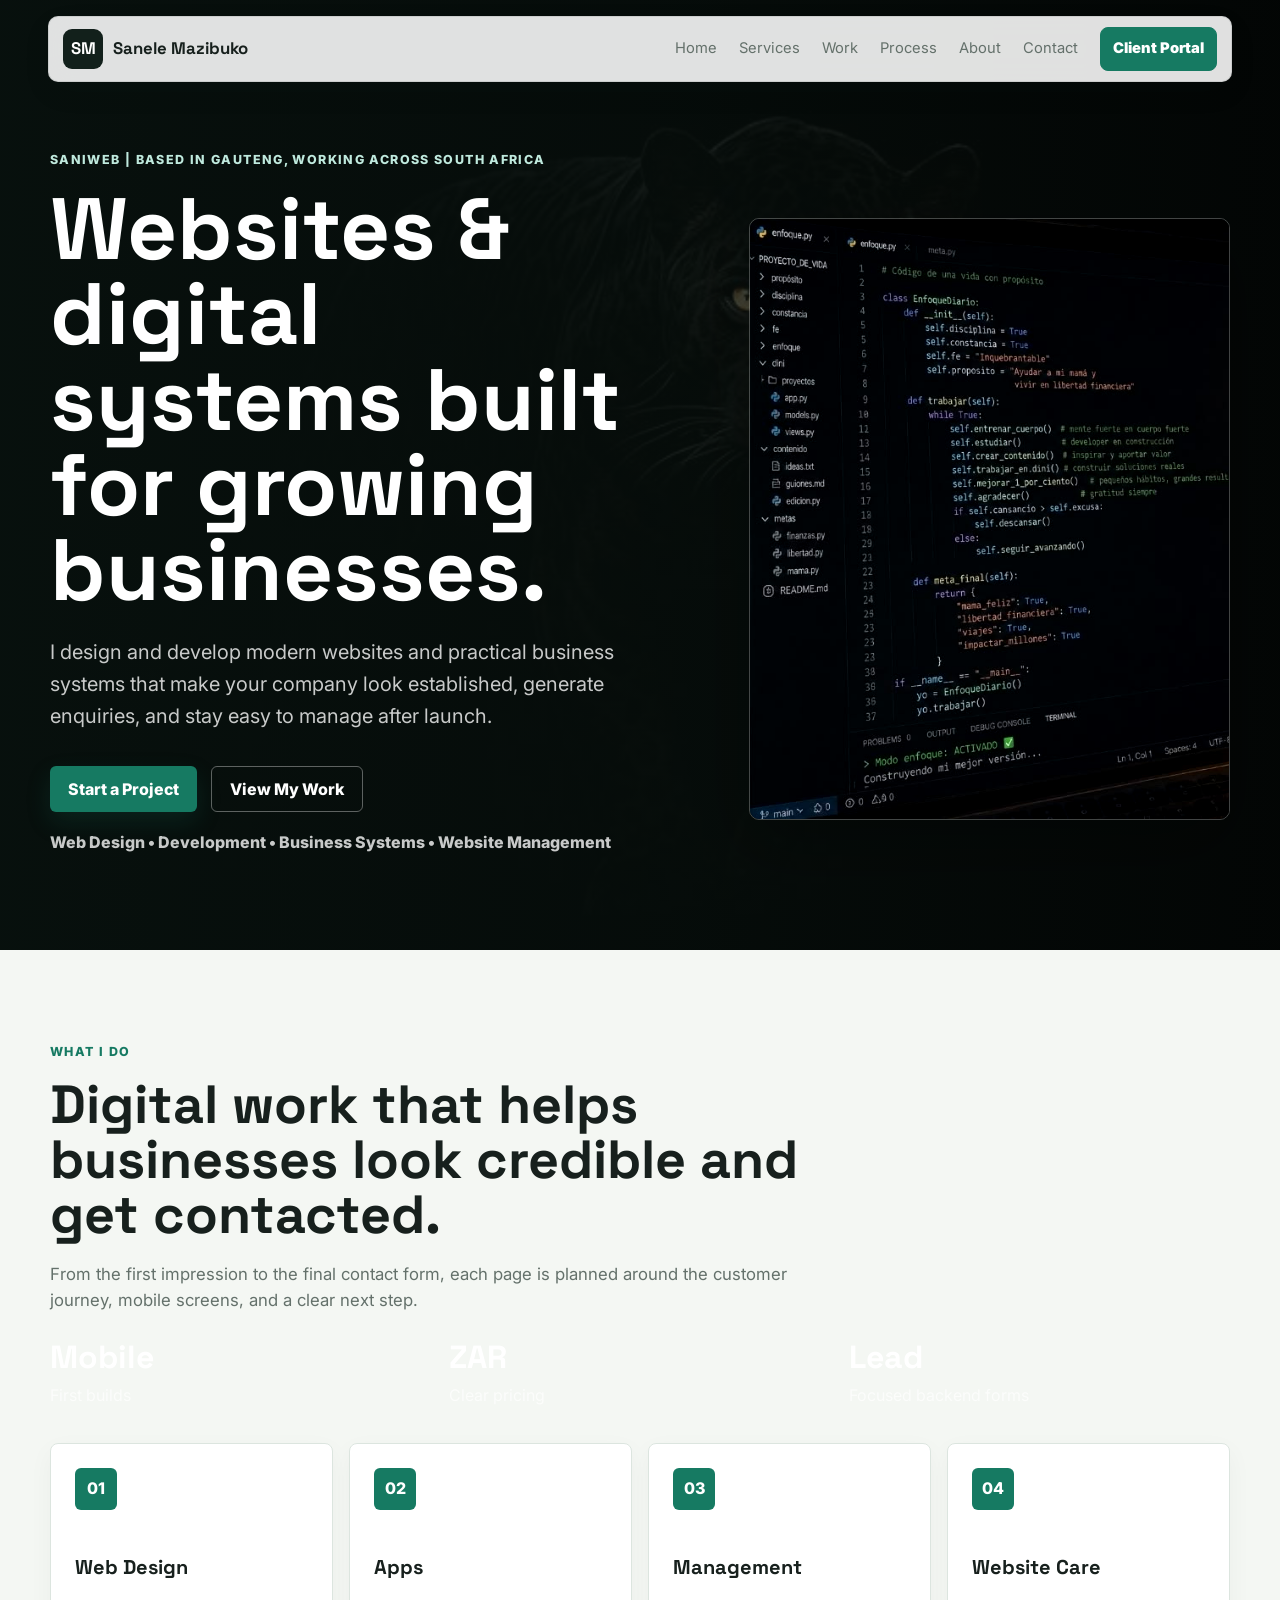
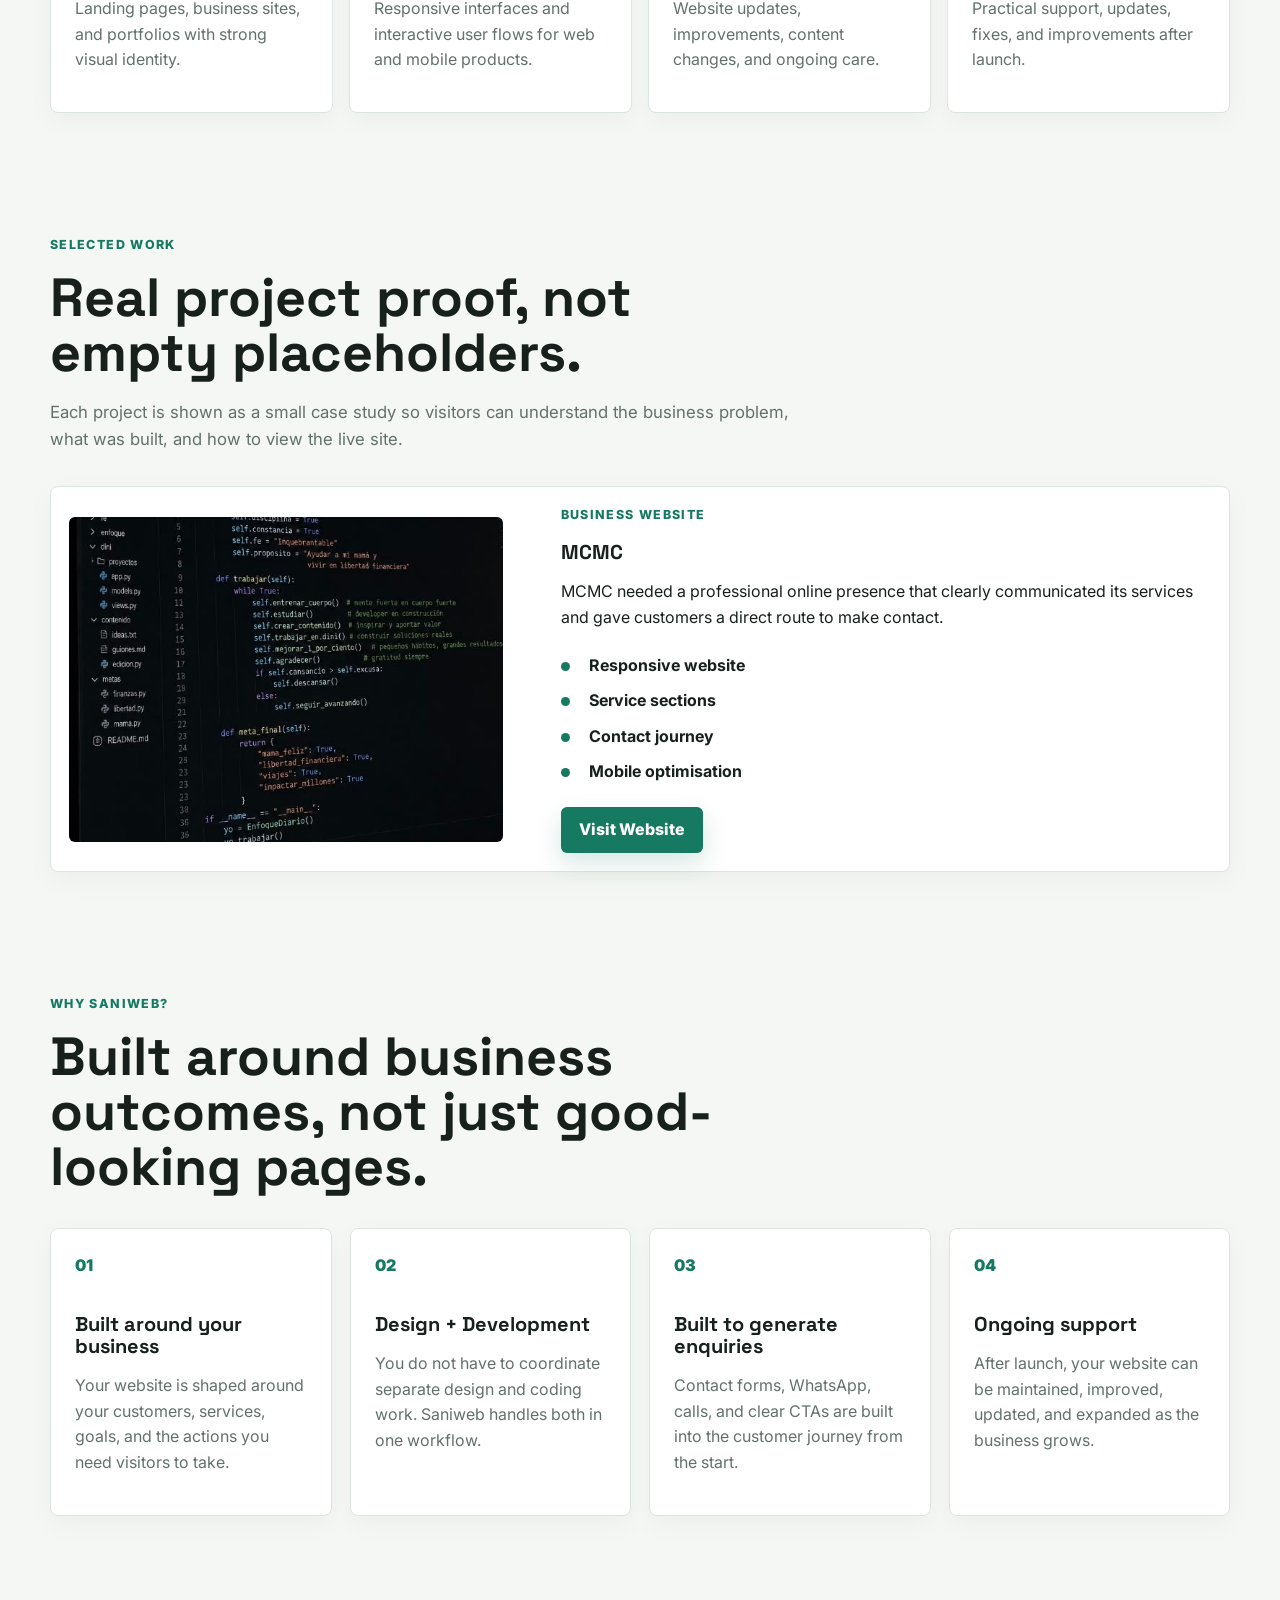
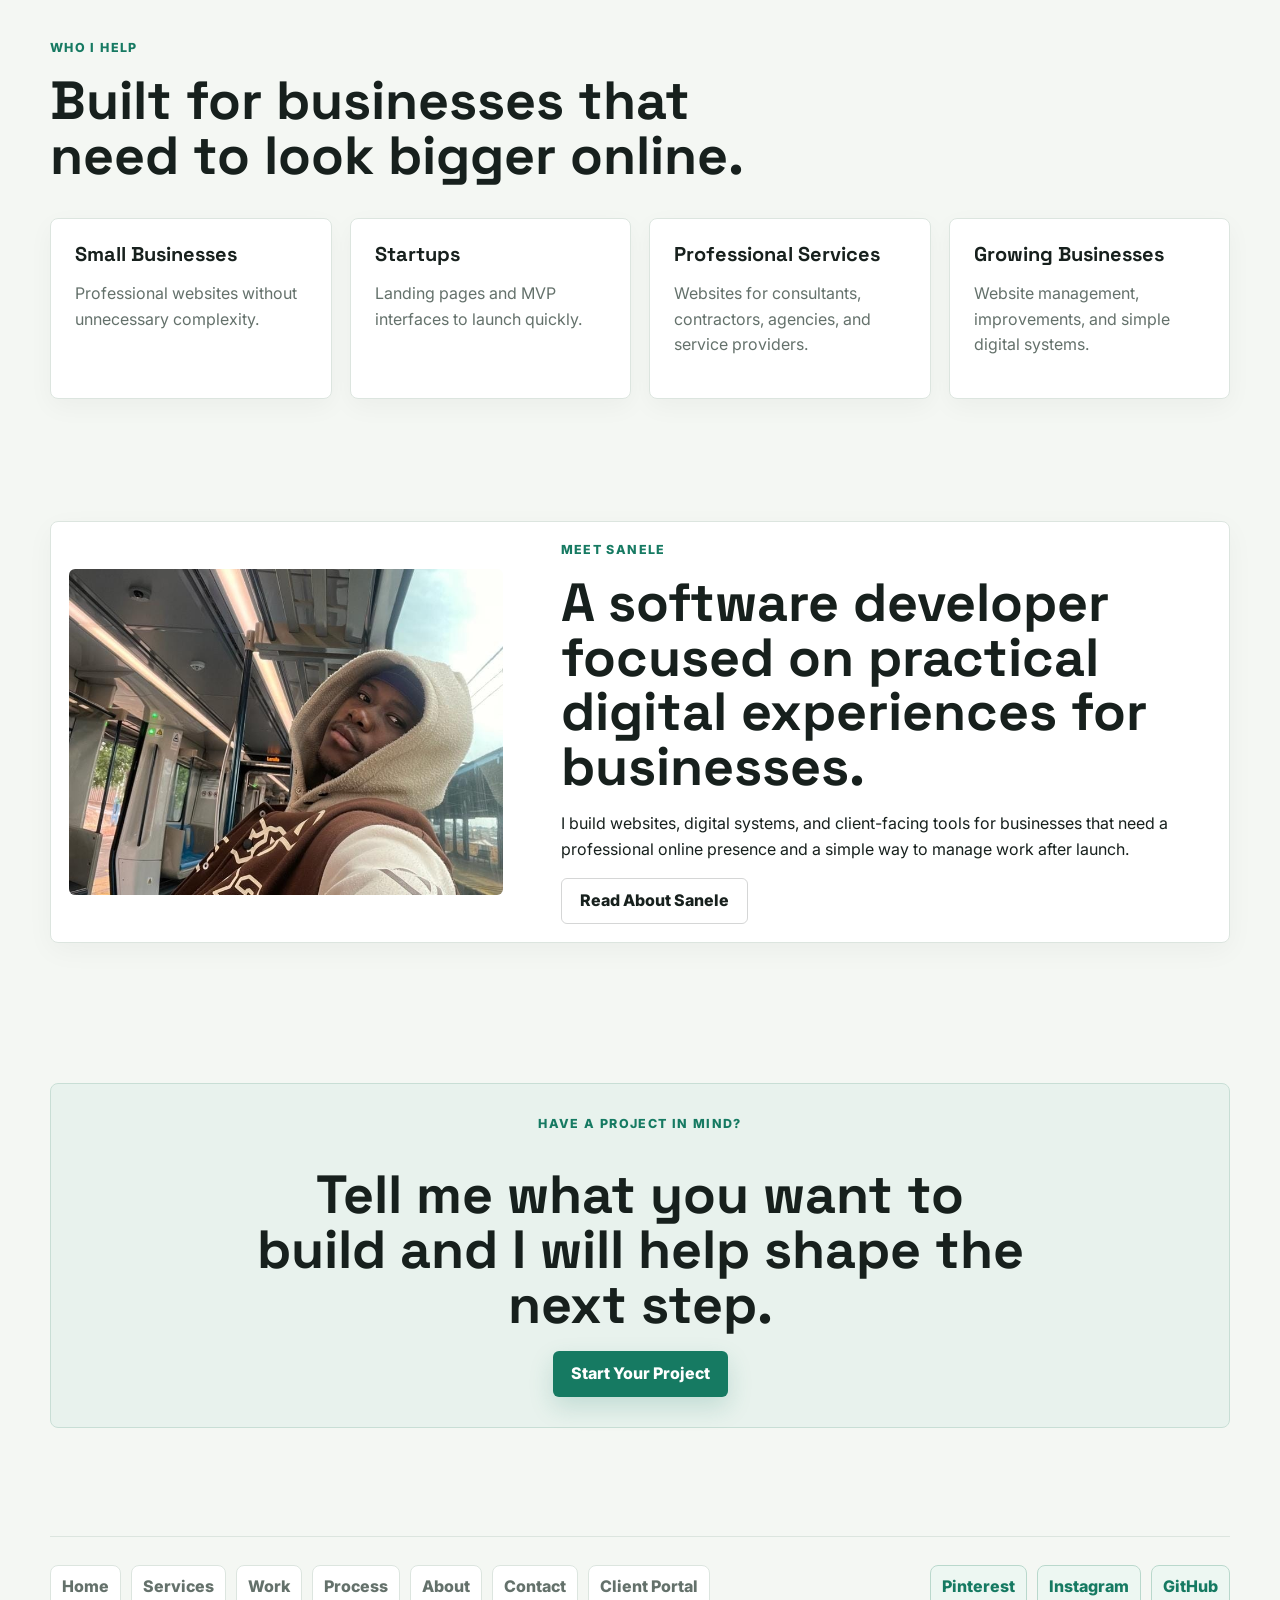
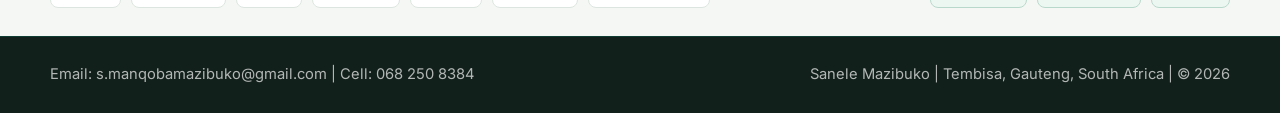
==== commit 42f00e0d: "Update Sanele photos and remove email marketing" ====
--- a/index.html
+++ b/index.html
@@ -148,14 +148,14 @@
           <!-- Describe the service. -->
           <p>Website updates, improvements, content changes, and ongoing care.</p>
         </article>
-        <!-- Preview email marketing. -->
+        <!-- Preview support. -->
         <article class="service-card reveal">
           <!-- Number the card. -->
           <span class="service-icon">04</span>
           <!-- Name the service. -->
-          <h3>Email Marketing</h3>
-          <!-- Describe the service. -->
-          <p>Email campaigns, lead capture flows, and follow-ups that keep customers engaged.</p>
+          <h3>Website Care</h3>
+          <!-- Describe the service. -->
+          <p>Practical support, updates, fixes, and improvements after launch.</p>
         </article>
       </div>
     </section>
@@ -213,7 +213,7 @@
     <!-- Add a personal trust section. -->
     <section class="about-preview section-wrap no-top">
       <div class="about-layout reveal">
-        <img src="images/Jaguar.jpg" alt="Saniweb brand visual" />
+        <img src="images/sanele-profile.jpg" alt="Sanele Mazibuko portrait" />
         <div>
           <p class="eyebrow dark">Meet Sanele</p>
           <h2>A software developer focused on practical digital experiences for businesses.</h2>
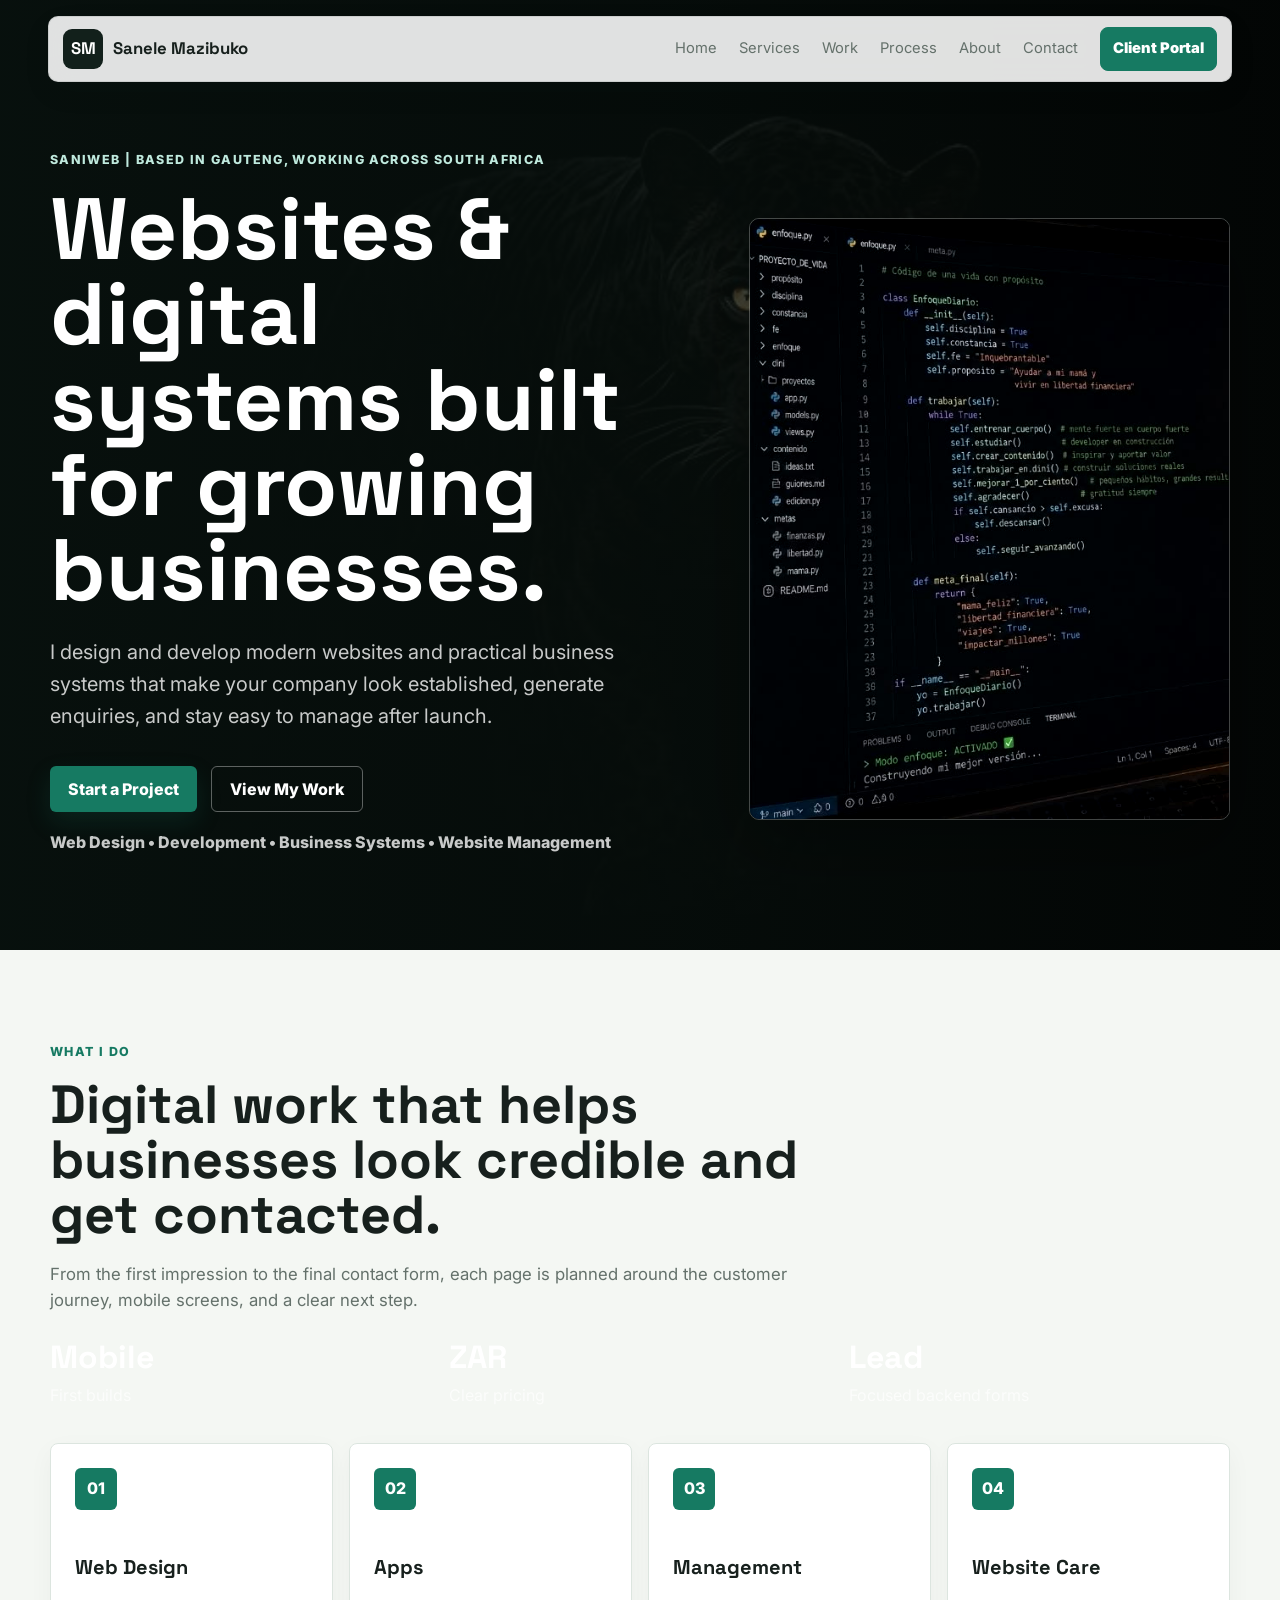
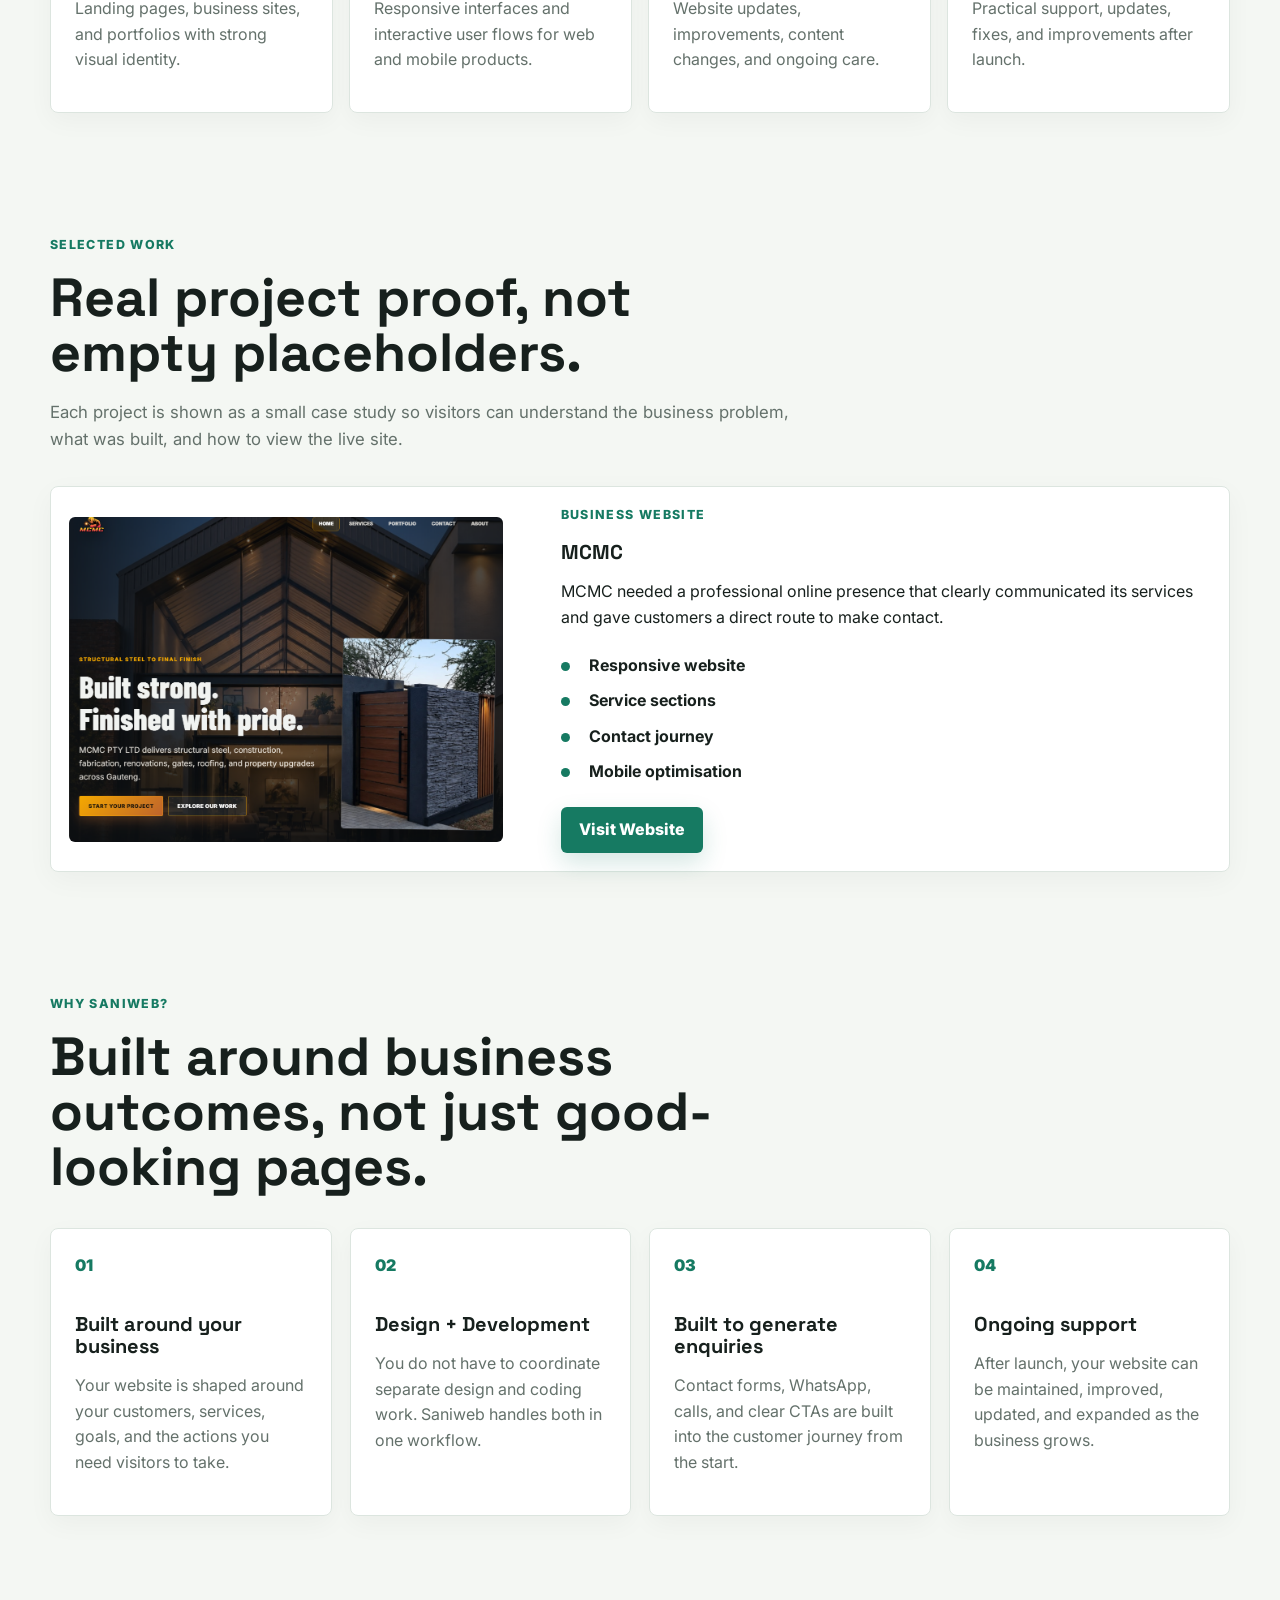
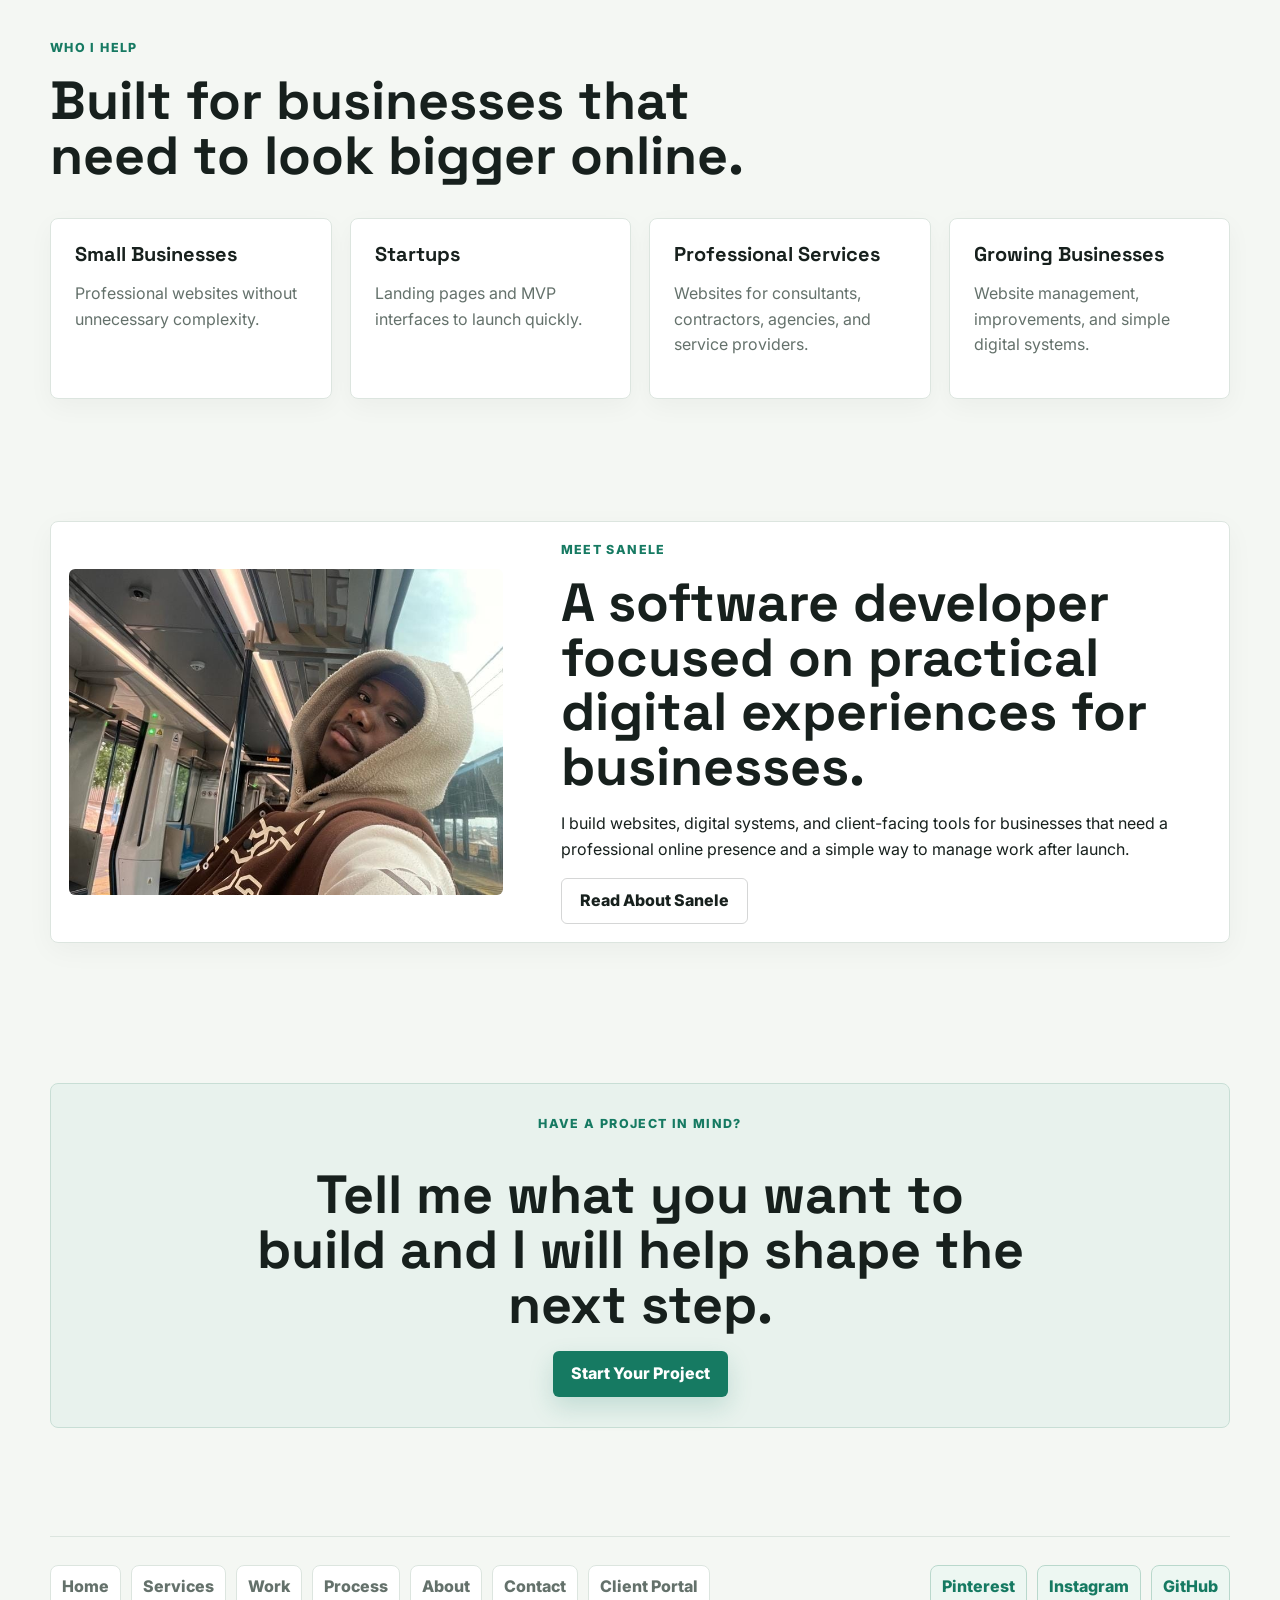
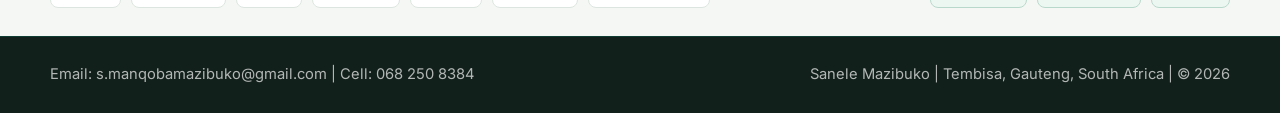
==== commit dc866313: "Replace MCMC project preview image" ====
--- a/index.html
+++ b/index.html
@@ -169,7 +169,7 @@
       </div>
       <!-- Add a compact featured case study. -->
       <article class="case-card reveal">
-        <img src="images/code.jpg" alt="MCMC website build preview" />
+        <img src="images/mcmc-construction.png" alt="MCMC Construction website preview" />
         <div>
           <p class="eyebrow dark">Business Website</p>
           <h3>MCMC</h3>
@@ -180,7 +180,7 @@
             <li>Contact journey</li>
             <li>Mobile optimisation</li>
           </ul>
-          <a class="button primary" href="https://mcmc.co.za" target="_blank" rel="noopener">Visit Website</a>
+          <a class="button primary" href="https://mcmc-construction.mtungwamanqoba93.chatgpt.site" target="_blank" rel="noopener">Visit Website</a>
         </div>
       </article>
     </section>
